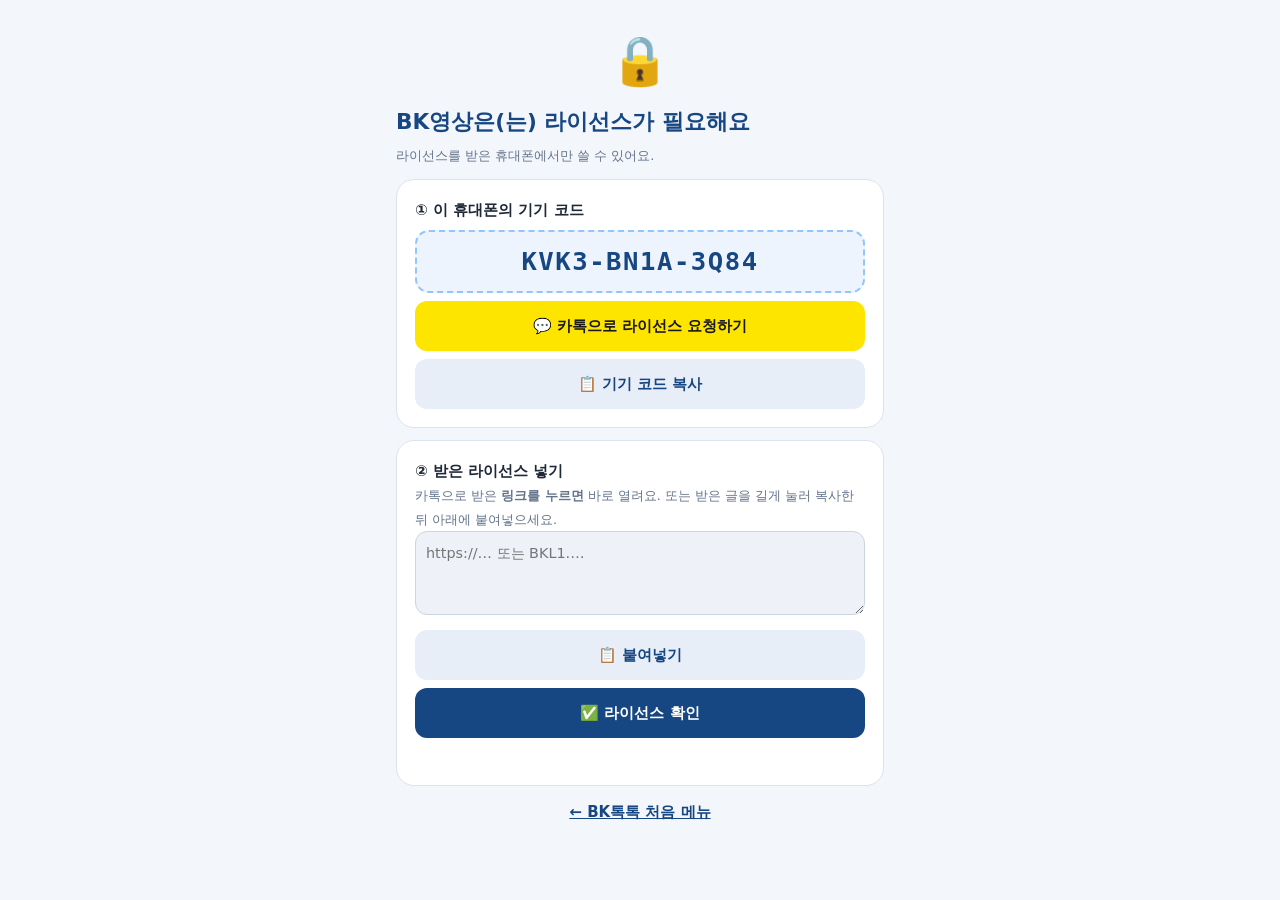
==== video/index.html @ 53dbdf14 "BK에딧 v8: 영상 클립 장면 보드 · Flow 다음 복사 · 한꺼번에 가져오기 · 스토리보드 나누기 Co-Authored-By: Claude Opus 5.5 <noreply@a" ====
<!doctype html>
<html lang="ko">
<head>
<meta charset="utf-8">
<meta name="viewport" content="width=device-width, initial-scale=1, viewport-fit=cover">
<title>BK에딧 · 영상 만들기</title>
<meta name="description" content="대본 · 내 목소리 · AI 영상 장면으로 정보 · 뉴스 · 유머 쇼츠를 휴대폰에서 만드는 영상 제작실">
<meta name="theme-color" content="#0f9488">
<link rel="manifest" href="../manifest.webmanifest">
<link rel="icon" href="../icon-192.png" type="image/png">
<link rel="apple-touch-icon" href="../apple-touch-icon.png">
<meta name="mobile-web-app-capable" content="yes">
<meta name="apple-mobile-web-app-capable" content="yes">
<meta name="apple-mobile-web-app-title" content="BK에딧">
<link rel="preconnect" href="https://fonts.googleapis.com">
<link rel="preconnect" href="https://fonts.gstatic.com" crossorigin>
<link rel="stylesheet" href="https://fonts.googleapis.com/css2?family=Gowun+Batang:wght@700&family=Noto+Sans+KR:wght@400;500;700&display=swap">
<link rel="stylesheet" href="style.css">
<style>.bke-tag{font-style:normal;font-size:.72rem;background:#ccfbf1;color:#0f766e;border-radius:999px;padding:2px 8px;font-weight:800;margin-left:6px;white-space:nowrap}.bke-go{display:block;width:100%;margin-top:10px;background:linear-gradient(135deg,#14b8a6,#0e7490)!important;color:#fff!important;border:0!important;font-weight:900;min-height:54px;border-radius:14px}body.bke-pre .stage,body.bke-pre .panels,body.bke-pre .tabbar{display:none!important}body:not(.bke-pre) .bke-start{display:none}
.bke-top{position:sticky;top:0;z-index:30;display:flex!important;align-items:center;gap:8px;background:#111318;color:#fff;padding:8px 10px!important;padding-top:calc(8px + env(safe-area-inset-top))!important;margin:0!important}
.bke-top .brand{flex:1;display:flex;align-items:center;gap:8px;min-width:0}.bke-top h1{color:#fff!important;font-size:1.2rem!important;margin:0;white-space:nowrap}.bke-top .bke-tag{background:#134e4a;color:#99f6e4}
.bke-back{min-width:48px;min-height:48px;display:flex;align-items:center;justify-content:center;font-size:1.4rem;font-weight:900;background:#1c2029;color:#fff;border-radius:14px;text-decoration:none}
.bke-menu{position:relative}.bke-menu summary{list-style:none;width:48px;height:48px;display:flex;align-items:center;justify-content:center;font-size:1.5rem;font-weight:900;background:#1c2029;border-radius:14px;cursor:pointer}.bke-menu summary::-webkit-details-marker{display:none}
.bke-menu>div{position:absolute;right:0;top:54px;background:#fff;border-radius:14px;box-shadow:0 10px 30px #0004;min-width:220px;padding:6px;z-index:40}.bke-menu>div a,.bke-menu>div button{display:block;width:100%;text-align:left;padding:12px;border:0;background:none;color:#111827;font-weight:800;font-size:1rem;text-decoration:none;border-radius:10px}
.bkqr-pill{display:none!important}
.bke-start{padding:12px 14px 30px;font-size:17px;max-width:620px;margin:0 auto}.bke-start h2{font-size:1.25rem;margin:16px 0 8px}.bke-start h2.sm{font-size:1.05rem}
.bke-steps{display:flex;gap:6px;flex-wrap:wrap;align-items:center;font-size:.85rem}.bke-steps b{padding:5px 10px;border-radius:999px;background:#e0f2fe;color:#0e7490}.bke-steps b.on{background:#0d9488;color:#fff}.bke-steps span{color:#94a3b8}
.bke-chips{display:flex;gap:8px;overflow-x:auto;padding-bottom:4px;scrollbar-width:none}.bke-chips::-webkit-scrollbar{display:none}
.bke-chips button{flex:none;min-height:50px;padding:6px 14px;border-radius:999px;border:1.5px solid #dbe3ef;background:#fff;font-weight:900;font-size:1rem;color:#174782;white-space:nowrap}.bke-chips button[aria-pressed=true]{background:#0d9488;color:#fff;border-color:#0d9488}
.bke-add{display:block;width:100%;margin:18px 0 6px;min-height:92px;border:0;border-radius:22px;background:linear-gradient(135deg,#14b8a6,#0e7490);color:#fff;font-weight:900;font-size:1.45rem;box-shadow:0 10px 24px #0d948844}.bke-add small{display:block;font-size:.88rem;font-weight:700;opacity:.92}
.bke-pend{display:flex;gap:6px;overflow-x:auto;padding:8px;margin:8px 0;background:#fff;border:2px solid #99f6e4;border-radius:16px}
.bke-pend .it{position:relative;flex:none;width:72px;height:72px;border-radius:10px;background:#0f172a center/cover no-repeat;color:#fff;font-size:.66rem;display:flex;align-items:flex-end;padding:3px;overflow:hidden;line-height:1.2}
.bke-pend .it.tx{background:#1e3a8a;align-items:center;text-align:center}.bke-pend .it.mu{background:#7c3aed;font-size:1.6rem;justify-content:center;align-items:center}
.bke-pend .it button{position:absolute;right:-2px;top:-2px;width:26px;height:26px;border-radius:50%;border:0;background:#dc2626;color:#fff;font-weight:900;padding:0}
.bke-pend .cnt{flex:none;align-self:center;font-weight:900;color:#0f766e;padding:0 8px;white-space:nowrap}
.bke-done{position:sticky;bottom:10px;display:block;width:100%;margin:14px 0 8px;min-height:64px;border:0;border-radius:18px;background:linear-gradient(135deg,#14b8a6,#0e7490);color:#fff;font-weight:900;font-size:1.15rem;box-shadow:0 8px 20px #0d948855}.bke-done small{display:block;font-size:.85rem;font-weight:700;opacity:.92}.bke-done:disabled{opacity:.45;box-shadow:none}
.bke-add small,.bke-done small{color:#ecfeff!important;opacity:1!important}
.bke-skip{display:block;width:100%;min-height:50px;border:0;border-radius:14px;background:#e8eef8;color:#174782;font-weight:800;font-size:.95rem}
/* 편집 화면: 미리보기 작게 · 글씨 · 버튼 크게 (BK에딧 편집하기처럼) */
body:not(.bke-pre){font-size:16.5px}
body:not(.bke-pre) .stage{background:#111318;padding:6px 10px 8px!important}
body:not(.bke-pre) .screen{height:clamp(170px,30dvh,440px)!important;width:auto!important;max-width:100%}
body:not(.bke-pre) .transport{background:#f3f6fb;border-radius:14px;padding:4px 8px}
.panel-head h2{font-size:1.5rem!important}.panel-head p,.hint{font-size:.95rem!important}
.seg{flex-wrap:wrap}.seg button{flex:1 0 auto;white-space:nowrap;min-height:46px;font-size:.98rem!important}
.chips button{min-height:46px;font-size:.98rem}
.group h3{font-size:1.15rem}
.tabbar button{min-height:62px;font-size:.9rem!important;font-weight:800}.tabbar svg{width:26px!important;height:26px!important}.tabbar button[aria-current=page]{color:#0f766e!important;background:#ccfbf1;border-radius:12px}
.bke-topic{display:block;width:100%;min-height:64px;border-radius:18px;border:2px dashed #14b8a6;background:#fff;color:#0f766e;font-weight:900;font-size:1.2rem}.bke-topic.on{border-style:solid;background:#ccfbf1}
.bke-topicline{display:flex;justify-content:space-between;align-items:center;gap:8px;background:#ccfbf1;border-radius:12px;padding:8px 12px;font-weight:900;color:#0f766e;margin-bottom:8px}
.bke-files{display:flex;gap:6px;overflow-x:auto;padding:4px 0}.bke-files img{flex:none;width:84px;height:84px;object-fit:cover;border-radius:10px;background:#0f172a}.bke-files .vd{flex:none;width:84px;height:84px;border-radius:10px;background:#0f172a;color:#fff;display:flex;align-items:center;justify-content:center;font-size:.8rem}
.bke-ai{background:linear-gradient(135deg,#14b8a6,#0e7490)!important;color:#fff!important;border:0!important;min-height:58px;font-size:1.05rem!important}
.tg{display:grid;grid-template-columns:1fr 1fr;gap:8px}.tg button{min-height:64px;border-radius:14px;border:1.5px solid #dbe3ef;background:#fff;font-weight:900;font-size:1rem;color:#174782}.tg button[aria-pressed=true]{background:#0d9488;color:#fff;border-color:#0d9488}
.tg3{display:grid;grid-template-columns:1fr;gap:8px}.tg3 button{min-height:58px;border-radius:14px;border:1.5px solid #dbe3ef;background:#fff;font-weight:900;font-size:1.05rem;color:#174782;text-align:left;padding:0 16px}.tg3 button[aria-pressed=true]{background:#0d9488;color:#fff;border-color:#0d9488}
.bke-dim{opacity:.45}.bke-more summary{cursor:pointer;list-style:none;padding:4px 0}.bke-more summary::-webkit-details-marker{display:none}
.bke-ref{margin:4px 0 14px;background:#f8fafc;border:1.5px dashed #94a3b8;border-radius:14px;padding:8px 12px}.bke-ref summary{font-weight:900;cursor:pointer;padding:6px 0;color:#334155}
.bke-reffiles{display:flex;gap:6px;overflow-x:auto;margin:6px 0}.bke-reffiles img{width:96px;height:96px;object-fit:cover;border-radius:10px}
.bkb-flow{display:block;width:100%;min-height:54px;border-radius:14px;border:0;background:#111827;color:#fff;font-weight:900;font-size:1.05rem}
.bkb-how{margin:8px 0;background:#f8fafc;border-radius:12px;padding:6px 12px}.bkb-how summary{font-weight:900;cursor:pointer}.bkb-how ol{margin:6px 0;padding-left:20px;line-height:1.7}
.bkb-next{position:sticky;top:6px;z-index:5;display:block;width:100%;min-height:70px;margin-top:8px;border:0;border-radius:18px;background:linear-gradient(135deg,#14b8a6,#0e7490);color:#fff;font-weight:900;font-size:1.2rem;box-shadow:0 8px 20px #0d948855}.bkb-next small{display:block;font-size:.9rem;font-weight:700;color:#ecfeff}.bkb-next:disabled{opacity:.5}
.bkb-2b{display:flex;gap:8px;justify-content:flex-end;margin-top:6px}
.bkb-sheet{margin-top:10px;background:#fef9c3;border-radius:12px;padding:8px 12px}.bkb-sheet p{margin:4px 0;font-size:.85rem;color:#475569;max-height:70px;overflow:auto}
.bkb-2{display:grid;grid-template-columns:1fr 1fr;gap:8px}.bkb-2 label{position:relative;overflow:hidden;cursor:pointer;display:flex;align-items:center;justify-content:center;min-height:46px;border-radius:12px;border:1.5px solid #dbe3ef;background:#fff;font-weight:800;color:#174782;font-size:.92rem}.bkb-2 input{position:absolute;inset:0;opacity:0}
.bkb-big{min-height:64px!important;background:#ccfbf1!important;color:#0f766e!important;border-color:#5eead4!important;font-size:1rem!important}
.bkb{display:grid;gap:10px;margin:10px 0}.bkb-c{background:#fff;border:1.5px solid #dbe3ef;border-radius:16px;padding:10px 12px}
.bkb-h{display:flex;align-items:center;gap:8px}.bkb-h b{font-size:1.1rem}.bkb-h span{color:#64748b;font-size:.85rem}.bkb-h em{margin-left:auto;font-style:normal;font-size:.8rem;font-weight:800;background:#dcfce7;color:#166534;border-radius:999px;padding:2px 8px}.bkb-h em.y{background:#fef3c7;color:#92400e}
.bkb-l{margin:6px 0 2px;font-weight:700}.bkb-d{margin:0 0 6px;color:#64748b;font-size:.88rem}
.bkb-row{display:grid;grid-template-columns:96px 1fr;gap:10px;align-items:start}
.bkb-th{position:relative;width:96px;height:150px;border-radius:12px;background:#0f172a;overflow:hidden;display:flex;align-items:center;justify-content:center;color:#94a3b8;font-size:.8rem}.bkb-th img{width:100%;height:100%;object-fit:cover}.bkb-th i{position:absolute;left:4px;top:4px;font-style:normal}
.bkb-bt{display:grid;gap:6px}.bkb-bt>button{min-height:44px;border-radius:12px;border:1.5px solid #dbe3ef;background:#f8fafc;font-weight:800;font-size:.9rem;color:#174782;text-align:left;padding:0 10px}.bkb-bt>button.ok{background:#dcfce7;border-color:#86efac;color:#166534}
body.bke-noclip:not(.bke-pre) .stage .screen{height:64px!important;aspect-ratio:auto!important;width:100%!important}body.bke-noclip:not(.bke-pre) .stage .transport{display:none}
body.bke-noclip:not(.bke-pre) .screen-empty p{font-size:.85rem}body.bke-noclip:not(.bke-pre) .screen-empty p br{display:none}
</style>
</head>
<body>
<script>document.body.classList.add('bke-pre')</script>
  <script>window.BK_PROG="studio";</script><script src="../license.js"></script>
<div class="app">
  <header class="top bke-top">
    <a class="bke-back" href="../" aria-label="BK에딧으로">←</a>
    <div class="brand"><h1>🎬 영상 만들기</h1><em class="bke-tag">1차 편집</em></div>
    <details class="bke-menu"><summary aria-label="메뉴">⋮</summary><div><a href="/bk-studio/guide.html" target="_blank" rel="noopener">📖 설명서</a><button type="button" id="bkeToStart">➕ 자료 넣기 화면으로</button></div></details>
    <button id="installBtn" class="ghost small" hidden>앱 설치</button>
  </header>

  <!-- 첫 화면: 미리보기 없이 · 어떤 영상 + ➕ 자료 넣기 + ✅ 선택 완료 -->
  <section class="bke-start" id="bkeStart">
    <div class="bke-steps"><b class="on">① 주제 · 자료</b><span>→</span><b>② AI 대본 · 장면</b><span>→</span><b>③ 영상 클립 · 소리</b></div>
    <h2>① 어떤 주제로 만들까요?</h2>
    <button type="button" class="bke-topic" id="bkeTopicBtn">➕ 주제 고르기</button>
    <h2>② 자료를 넣어 주세요</h2>
    <button type="button" class="bke-add" id="bkeAdd">➕ 자료 넣기<small>사진 · 영상 · 내 파일 · 내 보관함 · ✍️ 글</small></button>
    <div class="bke-pend" id="bkePend" hidden></div>
    <button type="button" class="bke-done" id="bkeDone" disabled>✅ 선택 완료 → 편집하기<small id="bkeInfo">➕ 자료 넣기로 사진 · 기사 · 글을 넣어 주세요</small></button>
    <button type="button" class="bke-skip" id="bkeSkip">▶ 자료 없이 바로 편집 화면으로 (이어서 하기)</button>
  </section>

  <section class="stage" aria-label="미리보기">
    <div class="screen">
      <canvas id="preview" width="540" height="960"></canvas>
      <div class="screen-empty" id="screenEmpty"><p>📝 대본 → 🎙 목소리 → 🎬 장면 순서로<br>따라 하면 여기서 바로<br>미리 볼 수 있어요</p></div>
      <div class="screen-busy" id="screenBusy" hidden><span class="spin"></span><span id="busyText">준비 중…</span></div>
    </div>
    <div class="transport">
      <button id="playBtn" class="round" aria-label="재생" disabled>
        <svg viewBox="0 0 24 24" class="i-play"><path d="M8 5v14l11-7z"/></svg>
        <svg viewBox="0 0 24 24" class="i-pause" hidden><path d="M7 5h4v14H7zM13 5h4v14h-4z"/></svg>
      </button>
      <input type="range" id="scrub" min="0" max="10" step="0.05" value="0" aria-label="재생 위치" disabled>
      <span id="timeLbl" class="tnum">0:00 / 0:00</span>
    </div>
  </section>

  <main class="panels">
    <!-- 📝 대본 -->
    <section class="panel" data-panel="script">
      <div class="panel-head"><h2>📝 대본 · 장면</h2><p>넣은 자료를 보고 AI에게 <b>장면별 대사 · 화면 · 영상 프롬프트</b>를 받아요.</p></div>
      <div class="group bke-src">
        <div class="bke-topicline"><span id="bkeTopicNow">주제</span><button type="button" class="ghost small" id="bkeTopicChange">바꾸기</button></div>
        <h3>📎 넣은 자료</h3>
        <div class="bke-files" id="bkeFiles"></div>
        <div class="field col"><label for="tkMemo">자료 메모 <small>(선택 · 기사 글 붙여넣기, 강조할 점)</small></label><textarea id="tkMemo" rows="4" class="tk-sm" placeholder="캡처 사진은 AI 앱에서 📎로 같이 첨부해요."></textarea></div>
        <h3 style="margin-top:14px">⏱ 몇 초짜리로 만들까요?</h3>
        <div class="field"><span class="lbl">분량</span><div class="seg" id="tkLen"><button type="button" data-v="15">15초</button><button type="button" data-v="30">30초</button><button type="button" data-v="45">45초</button><button type="button" data-v="60">60초</button></div></div>
        <p class="hint" id="tkLenInfo"></p>
        <div class="field"><span class="lbl">장면 길이</span><div class="seg" id="bkeSec"><button type="button" data-v="6">6초</button><button type="button" data-v="8">8초 (Flow)</button><button type="button" data-v="10">10초</button></div></div>
        <p class="hint" id="bkeSceneSum"></p>
        <div hidden><div id="tkTopics"></div><input type="text" id="tkCh"><input type="text" id="tkOpen"><input type="text" id="tkSrc"><input type="checkbox" id="tkEnd"></div>
      </div>
      <div class="group">
        <details class="bke-ref" id="bkeRef"><summary>🎞 참고 영상 (선택) — 「이런 느낌으로 만들고 싶어요」</summary>
          <div class="bke-reffiles" id="bkeRefFiles"></div>
          <div class="admin-2"><button type="button" class="ghost small" id="bkeRefAdd">🎞 참고 영상 넣기</button><button type="button" class="ghost small" id="bkeRefClear">🗑 빼기</button></div>
          <div class="field col"><label for="bkeRefLink">유튜브 · 인스타 링크 <small>(선택)</small></label><input type="text" id="bkeRefLink" placeholder="https://youtube.com/shorts/…"></div>
          <span class="lbl">어떤 점을 따라 할까요?</span>
          <div class="chips" id="bkeRefWhat"><button type="button" data-v="hook" aria-pressed="true">첫 3초 후킹</button><button type="button" data-v="tone" aria-pressed="true">말투</button><button type="button" data-v="pace" aria-pressed="false">장면 바뀌는 빠르기</button><button type="button" data-v="cap" aria-pressed="false">자막 모양</button><button type="button" data-v="flow" aria-pressed="true">구성 순서</button></div>
          <p class="hint">💡 참고 영상은 <b>Gemini</b>가 가장 잘 봐요. 다른 사람 영상은 <b>형식만 참고</b>하고 문장 · 장면은 새로 만들어요.</p>
        </details>
        <h3>🤖 AI에게 대본 · 장면 받기</h3>
        <button type="button" class="primary block-s bke-ai" id="bkeShareAI">🤖 AI에게 보내기 (요청서 + 넣은 사진)</button>
        <p class="hint">공유 화면에서 <b>Gemini</b> · <b>ChatGPT</b> 앱을 고르면 요청서와 사진이 한 번에 넘어가요.</p>
        <button type="button" class="ghost block-s" id="tkReqBtn">📋 요청서만 보기 · 복사</button>
        <div id="tkReqBox" hidden>
          <textarea id="tkReq" class="tk-sm" rows="7" readonly></textarea>
          <div class="admin-2"><button type="button" class="primary small" id="tkReqCopy">📋 요청서 복사</button><a class="button ghost small" href="https://gemini.google.com/app" target="_blank" rel="noopener">✨ Gemini 열기</a></div>
          <div class="admin-2"><a class="button ghost small" href="https://chatgpt.com/" target="_blank" rel="noopener">💬 ChatGPT 열기</a><a class="button ghost small" href="https://claude.ai/new" target="_blank" rel="noopener">🟠 Claude 열기</a></div>
          <ol class="howto"><li><b>📋 요청서 복사</b> → AI 앱 열기</li><li>AI 입력칸 <b>📎(＋)</b>로 <b>캡처 사진</b>을 첨부하고 요청서를 붙여넣어 보내요.</li><li>AI 답을 <b>전체 복사</b>해서 아래 칸에 붙여넣고 <b>✨ 정리하기</b>.</li></ol>
        </div>
        <div class="field col"><label for="tkAns">AI 답 붙여넣기 <small>(대본만 직접 써도 돼요 · 한 줄 = 한 문장)</small></label><textarea id="tkAns" class="tk-sm" rows="5"></textarea></div>
        <div class="admin-2"><button type="button" class="ghost small" id="tkPaste">📋 붙여넣기</button><button type="button" class="primary small" id="tkParse">✨ 정리하기</button></div>
      </div>

      <div class="group" id="tkScript">
        <h3>③ 대본 확인</h3>
        <div class="field col"><label for="tkTitle">제목</label><input type="text" id="tkTitle"></div>
        <div class="field col"><label for="tkDisp">화면 자막 <small>(한 줄 = 한 장면)</small></label><textarea id="tkDisp" rows="8"></textarea><p class="hint" id="tkDispInfo"></p></div>
        <div class="field col"><label for="tkRead">읽기용 대본 <small>(목소리용 · 숫자는 한글로 · 줄 수 똑같이)</small></label><textarea id="tkRead" rows="8"></textarea></div>
        <div class="admin-2"><button type="button" class="primary small" id="tkCopyRead">📋 읽기용 대본 복사</button><button type="button" class="ghost small" id="tkSame">↔ 화면 자막과 똑같이</button></div>
        <ul class="tk-check" id="tkCheck"></ul>
      </div>

      <button type="button" class="primary block next" data-go="scene">다음: 🎞 영상 클립 넣기 →</button>
    </section>

    <!-- 🎙 목소리 -->


    <!-- 🎬 장면 -->
    <section class="panel" data-panel="scene" hidden>
      <div class="panel-head"><h2>🎞 영상 클립</h2><p><b>Flow(위 화면)</b>에서 이미지 → 영상을 만들고, 내려받은 것을 <b>여기(아래 화면)</b>로 한꺼번에 가져와요.</p></div>
      <div class="group bkb-top">
        <button type="button" class="bkb-flow" id="bkbFlow">↗ Flow 열기 (크롬 새 창)</button>
        <details class="bkb-how"><summary>📱 화면 나누기 (Flow 위 · BK에딧 아래)</summary>
          <ol><li>위 버튼으로 Flow를 크롬에서 열어요.</li><li>휴대폰 <b>최근 앱 버튼(|||)</b> → <b>크롬</b> 아이콘을 꾹 → <b>「분할 화면으로 열기」</b> → Flow가 <b>위</b>로 가요.</li><li>아래 빈칸에서 <b>BK에딧</b>을 고르면 우리 앱이 <b>아래</b>로 와요.</li><li>반대로 열렸으면 가운데 막대 <b>⋯ → 「위치 바꾸기」</b>.</li></ol></details>
        <button type="button" class="bkb-next" id="bkbNext">📋 다음 복사</button>
        <div class="bkb-2b"><button type="button" class="ghost small" id="bkbPrev">◀ 한 칸 전</button><button type="button" class="ghost small" id="bkbReset">↺ 처음부터</button></div>
        <div id="bkbSheet" class="bkb-sheet" hidden><b>🧑‍🎨 기준 이미지 (맨 처음 한 번 · 모든 장면 참고 이미지)</b><p id="bkbSheetTx"></p><button type="button" class="ghost small" id="bkbSheetCp">📋 기준 이미지 프롬프트 복사</button></div>
        <h3 style="margin-top:12px">📥 내려받은 것 한꺼번에 가져오기 <small>(내려받은 순서대로 장면에 · 📥 보관함에도 담겨요)</small></h3>
        <div class="bkb-2"><label class="bkb-big">🖼 장면 사진 가져오기<input type="file" id="bkbImgs" accept="image/*" multiple></label><label class="bkb-big">🎞 장면 영상 가져오기<input type="file" id="bkbVids" accept="video/*" multiple></label></div>
      </div>
      <p class="hint" id="bkbEmpty">먼저 📝 대본·장면에서 AI 답을 붙여넣고 「✨ 정리하기」를 눌러 주세요. 장면 카드가 여기에 생겨요.</p>
      <div id="bkBoard" class="bkb"></div>
      <details class="group bke-more"><summary><h3 style="display:inline">🛠 더 보기 <small>(스토리보드 칸 나누기 · 클립보드에 담기 · 영상 AI · 화면 스타일 · 예전 방식)</small></h3></summary>
        <button type="button" class="ghost block-s" id="bkbGrid">🧩 스토리보드 한 장 → 칸 나누기</button>
        <button type="button" class="ghost block-s" id="bkbAll">📋 전부 차례로 키보드 클립보드에 담기</button>

      <div>
        <h3>🎞 영상 AI · 화면 스타일 · 예전 장면 카드</h3>
        <p class="hint">영상 AI는 한 번에 6~10초 클립만 만들어요. 대본을 <b>클립 여러 개의 시나리오</b>로 나눠 만들고, BK영상이 <b>순서대로 이어 붙여</b> 30~60초 한 편으로 만들어요. 영상 AI에는 <b>소리 없는 장면</b>만 만들게 하고, 자막 · 내 목소리는 BK영상이 맞춰요.</p>
        <div class="field col"><span class="lbl">쓸 영상 AI</span><div class="chips" id="tkVtool"></div></div>
        <div class="field col"><span class="lbl">화면 스타일 <small>(모든 장면 통일)</small></span><div class="chips" id="tkVlook"></div></div>
        <div class="field"><span class="lbl">장면 길이</span><div class="seg" id="tkVsec"><button type="button" data-v="0">한 문장</button><button type="button" data-v="6">6초</button><button type="button" data-v="8">8초</button><button type="button" data-v="10">10초</button></div></div>
        <p class="hint" id="tkVinfo"></p>
        <div class="field col"><label for="tkVchar">주인공 · 장소 설정 <small>(선택 · 모든 클립에 똑같이 · 비우면 AI가 정해요)</small></label><input type="text" id="tkVchar" placeholder="예: 30대 여성 직장인, 베이지 코트, 단발머리 / 작은 원룸"></div>
        <button type="button" class="primary block-s" id="tkVreqBtn">🎬 클립 시나리오 · 장면별 프롬프트 요청서 만들기</button>
        <div id="tkVreqBox" hidden>
          <textarea id="tkVreq" class="tk-sm" rows="6" readonly></textarea>
          <div class="admin-2"><button type="button" class="primary small" id="tkVreqCopy">📋 요청서 복사</button><a class="button ghost small" href="https://gemini.google.com/app" target="_blank" rel="noopener">✨ Gemini 열기</a></div>
        </div>
        <div class="field col"><label for="tkVans">AI 답 붙여넣기 <small>(■ 장면 1 / 프롬프트: …)</small></label><textarea id="tkVans" class="tk-sm" rows="4"></textarea></div>
        <div class="admin-2"><button type="button" class="ghost small" id="tkVpaste">📋 붙여넣기</button><button type="button" class="primary small" id="tkVparse">✨ 장면 정리</button></div>
        <div id="tkVsheetBox" class="tk-sheet" hidden><b>🧑‍🎨 설정 (모든 클립 공통)</b><p id="tkVsheet"></p><button type="button" class="ghost small" id="tkVsheetCopy">📋 설정 복사</button><span class="hint"> · Flow ‘재료(Ingredients)’ · Grok 참고 이미지를 만들 때 써요</span></div>
        <a class="button ghost small tk-vopen" id="tkVopen" target="_blank" rel="noopener" hidden>↗ 영상 AI 열기</a>
        <ol class="howto"><li>장면 카드의 <b>📋 프롬프트 복사</b> → 영상 AI에 붙여넣기 · <b>세로(9:16)</b> → 생성 · 다운로드 (8초 클립 × 여러 개)</li><li>장면이 자연스럽게 이어지게: 카드의 <b>📸 끝 장면 저장</b> → 다음 클립을 만들 때 영상 AI의 <b>‘이미지로 시작(시작 프레임)’</b>에 그 그림을 넣어요.</li><li>다 받았으면 <b>🎞 클립 여러 개 한꺼번에 넣기</b> (파일 이름 순서대로) 또는 카드마다 <b>🎬 넣기</b></li><li>클립을 이어 붙여 <b>목소리 길이(30~60초)</b>만큼 한 편이 돼요. 클립이 조금 짧으면 자동으로 살짝 느리게 늘려요. 영상 속 소리는 빠지고 내 목소리 · 자막이 나와요.</li></ol>
        <label class="drop"><input type="file" id="tkVbulk" accept="video/*" multiple><svg viewBox="0 0 24 24" aria-hidden="true"><path d="M4 6h11v12H4zM16 10l5-3v10l-5-3z"/></svg><span>🎞 클립 여러 개 한꺼번에 넣기<small>파일 이름 순서대로 빈 장면부터 채워요 (예: 1.mp4 · 2.mp4 …)</small></span></label>
        <div id="tkVcards" class="tk-vcards"></div>
        <details class="tk-yt"><summary>🗣 내 얼굴이 말하는 영상 (립싱크 아바타)</summary>
          <ol class="howto"><li><button type="button" class="ghost small" id="tkVsave">💾 내 목소리 파일 저장</button> (🎙 목소리 탭에서 넣은 목소리)</li>
            <li>HeyGen · Hedra · Kling 아바타 등에서 <b>내 정면 사진 + 그 음성 파일</b>을 올려 ‘말하는 영상’을 만들어요.</li>
            <li>받은 MP4를 아래에 넣으면 처음부터 끝까지 깔리고, 자막이 입 모양에 맞춰 나와요. (중간 장면은 위 카드에서 다른 영상으로 바꿀 수 있어요)</li></ol>
          <label class="drop"><input type="file" id="tkAvatar" accept="video/*"><span>🗣 아바타 영상 넣기<small>내 목소리로 만든 립싱크 MP4</small></span></label>
          <p class="hint">본인 사진 · 본인 목소리만 쓰세요. 실제 사람처럼 보이는 AI 영상은 올릴 때 ‘AI 생성’ 표시를 해 주세요.</p>
        </details>
      </div>

      <details class="group bke-more"><summary><h3 style="display:inline">📷 사진 · 영상으로 채우기 <small>(선택)</small></h3></summary>
        <div class="drop-row">
          <label class="drop"><input type="file" id="photoInput" accept="image/*" multiple><svg viewBox="0 0 24 24" aria-hidden="true"><path d="M4 5h16v14H4zM6 17l4-5 3 3.5 2-2.5 3 4z"/></svg><span>사진 · 캡처<small>여러 장 가능</small></span></label>
          <label class="drop"><input type="file" id="videoInput" accept="video/*" multiple><svg viewBox="0 0 24 24" aria-hidden="true"><path d="M4 6h11v12H4zM16 10l5-3v10l-5-3z"/></svg><span>영상<small>MP4 권장</small></span></label>
        </div>
        <button type="button" class="ghost block-s" id="tkBg">🖼 주제 배경 자동 만들기 (3장)</button>
        <p class="hint" id="photoEmpty">문장마다 차례대로 장면이 바뀌어요. 아래 🎬 AI 영상 장면에서 장면마다 정해 줄 수도 있어요.</p>
        <ol class="photo-grid" id="photoGrid"></ol>
        <p class="hint">⚠️ 언론사 기사 화면 · 사진을 그대로 쓰면 저작권 문제가 될 수 있어요. 캡처는 <b>대본 재료</b>로 쓰고, 화면은 내 사진 · 자동 배경 · AI 영상 · 공공누리 자료를 권해요.</p>
      </details>
      </details>
      <button type="button" class="primary block next" data-go="voice">다음: 🔊 소리 →</button>
    </section>

    <section class="panel" data-panel="voice" hidden>
      <div class="panel-head"><h2>🔊 소리</h2><p>영상 클립 소리를 그대로 쓸지, 내 목소리를 넣을지 골라요.</p></div>
      <div class="group" id="bkeSound">
        <h3>소리 고르기</h3>
        <div class="tg3"><button type="button" data-snd="flow">🎬 Flow 소리 그대로</button><button type="button" data-snd="mine">🎙 내 목소리로 더빙</button><button type="button" data-snd="mix">🔀 섞기</button></div>
        <p class="hint" id="bkeSoundTip"></p>
      </div>
      <div class="group">
        <h3>목소리 넣기</h3>
        <div class="seg wide" id="tkVmode"><button type="button" data-v="pc">💻 내 PC 목소리</button><button type="button" data-v="file">🎧 음성 파일</button><button type="button" data-v="rec">🎤 직접 녹음</button></div>
        <div id="tkV-pc" class="tk-v">
          <p class="hint">PC의 <b>BK보이스</b>가 학습한 <b>내 목소리</b>로 읽어 줘요. (설치는 <a href="/bk-studio/guide.html" target="_blank" rel="noopener">📖 설명서</a>)</p>
          <div class="field col"><label for="tkPc">PC 주소</label><input type="text" id="tkPc" inputmode="url" placeholder="예: 192.168.0.10:9870  또는  https://내PC.tail1234.ts.net"></div>
          <div class="admin-2"><div class="field col" style="padding:0"><label for="tkPin">PIN 번호</label><input type="text" id="tkPin" inputmode="numeric" placeholder="4자리"></div>
            <div class="field col" style="padding:0"><label for="tkSpeed">말 빠르기</label><select id="tkSpeed"><option value="0.9">조금 느리게</option><option value="1" selected>보통</option><option value="1.1">조금 빠르게</option><option value="1.2">빠르게</option></select></div></div>
          <p class="hint" id="tkPcHint"></p>
          <div class="admin-2"><button type="button" class="primary small" id="tkPcGo">🔊 PC로 내 목소리 만들기</button><button type="button" class="ghost small" id="tkPcTest">🔗 연결 확인</button></div>
          <p class="hint" id="tkPcMsg"></p>
        </div>
        <div id="tkV-file" class="tk-v" hidden>
          <label class="drop"><input type="file" id="tkFile" accept="audio/*,.wav,.mp3,.m4a"><svg viewBox="0 0 24 24" aria-hidden="true"><path d="M12 3v10.55A4 4 0 1014 17V7h4V3z"/></svg><span>음성 파일 불러오기<small>BK보이스 · 타입캐스트 · 일레븐랩스 · 녹음 앱 (WAV · MP3 · M4A)</small></span></label>
          <p class="hint">BK보이스 파일은 문장 시간이 들어 있어 자막이 딱 맞아요. 다른 파일은 <b>말이 쉬는 곳</b>을 찾아 대본 줄 수만큼 자동으로 나눠요.</p>
        </div>
        <div id="tkV-rec" class="tk-v" hidden>
          <div class="tk-prompter" id="tkPrompt"></div>
          <div class="tk-recrow"><button type="button" class="ghost" id="tkRecPrev">◀</button><button type="button" class="primary" id="tkRecBtn">⏺ 녹음</button><button type="button" class="ghost" id="tkRecPlay">▶ 듣기</button><button type="button" class="ghost" id="tkRecNext">▶▶</button></div>
          <p class="hint" id="tkRecInfo"></p>
          <button type="button" class="primary block-s" id="tkRecJoin" disabled>✅ 녹음 합쳐서 영상에 넣기</button>
          <p class="hint">한 문장씩 녹음해요. 틀리면 그 문장만 <b>다시 녹음</b>하면 돼요.</p>
        </div>
        <div class="tk-narr" id="tkNarr" hidden>
          <p id="tkNarrInfo"></p>
          <audio id="tkAudio" controls></audio>
          <div class="field toggle"><label for="tkNarrOn">영상에 목소리 · 자막 넣기</label><input type="checkbox" id="tkNarrOn" role="switch"></div>
          <div class="field"><label for="tkGain">목소리 크기</label><input type="range" id="tkGain" min="0.5" max="2" step="0.1"><span></span></div>
          <details><summary class="hint">문장별 시간 보기</summary><ol class="tk-segs" id="tkNarrSegs"></ol></details>
          <div class="admin-2"><button type="button" class="ghost small" id="tkNarrSave">💾 목소리 파일 저장</button><button type="button" class="ghost small" id="tkNarrDel">🗑 목소리 빼기</button></div>
          <p class="hint">목소리가 들어가면 <b>📝 대본의 화면 자막</b>이 목소리에 맞춰 나와요.</p>
        </div>
      </div>

      <details class="group bke-more"><summary><h3 style="display:inline">⚙️ 더 보기 — 🧬 내 목소리 등록 <small>(PC 학습용 · 처음 한 번)</small></h3></summary>
        <p class="hint">조용한 방에서 휴대폰을 입에서 한 뼘(20~30cm) 떨어뜨리고, 영상에서 쓸 말투 그대로 또박또박 읽어요. <b>본인 목소리만</b> 등록하세요.</p>
        <p class="tk-sub">❶ 기준 음성 (5~8초)</p>
        <p class="tk-ref" id="tkRefText"></p>
        <div class="admin-2"><button type="button" class="primary small" id="tkRefRec">⏺ 기준 음성 녹음</button><button type="button" class="ghost small" id="tkRefCopy">📋 문장 복사</button></div>
        <p class="hint" id="tkRefMsg">위 문장 한 번만 읽고 ⏹. ‘BK보이스_기준음성.wav’로 저장돼요.</p>
        <button type="button" class="ghost block-s" id="tkRefSend" hidden>💻 PC(BK보이스)로 바로 보내기</button>
        <p class="tk-sub">❷ 학습용 녹음 (1~3분)</p>
        <details><summary class="hint">읽을 문장 보기 (20문장 · 2번 읽으면 더 좋아요)</summary><ol class="tk-train" id="tkTrainList"></ol></details>
        <button type="button" class="primary block-s" id="tkTrainRec">⏺ 학습용 녹음 시작</button>
        <p class="hint" id="tkTrainMsg">문장 사이는 1초쯤 쉬어 주세요. 끝나면 ⏹ → ‘BK보이스_학습용_날짜.wav’로 저장돼요.</p>
        <button type="button" class="ghost block-s" id="tkTrainSend" hidden>💻 PC(BK보이스)로 바로 보내기</button>
        <p class="hint">PC로 옮기기: 카톡 ‘나와의 채팅’ · 구글 드라이브 · USB, 또는 PC의 BK보이스 화면 ⚙ 설정에서 올리기.</p>
      </details>
      <button type="button" class="primary block next" data-go="style">다음: 🎨 꾸미기 →</button>
    </section>

    <!-- 🎨 꾸미기 -->
    <section class="panel" data-panel="style" hidden>
      <div class="panel-head"><h2>🎨 꾸미기</h2><p>자막 모양과 배경음악만 고르면 돼요.</p></div>
      <div class="group">
        <h3>자막 스타일</h3>
        <div class="chips" id="presets" data-k="preset"></div>
        <div class="field"><label for="size">글자 크기</label><input type="range" id="size" data-k="size" min="48" max="96" step="2"><output data-o="size"></output></div>
        <div class="field"><span class="lbl">자막 위치</span><div class="seg" data-k="yPos"><button type="button" data-v="24">⬆ 위</button><button type="button" data-v="50">가운데</button><button type="button" data-v="74">⬇ 아래</button></div></div>
        <div class="field toggle"><label for="showCh">위에 채널 이름 띠</label><input type="checkbox" id="showCh" data-k="showCh" role="switch"></div>
        <div class="field toggle"><label for="showSrc">아래에 출처</label><input type="checkbox" id="showSrc" data-k="showSrc" role="switch"></div>
        <p class="hint">채널 이름 · 출처 글자는 📝 대본 ①에서 바꿔요.</p>
      </div>
      <div class="group">
        <h3>화면 움직임</h3>
        <div class="field"><span class="lbl">장면 전환</span><div class="seg" data-k="trans"><button type="button" data-v="soft">부드럽게</button><button type="button" data-v="fast">빠르게</button><button type="button" data-v="fun">다양하게</button><button type="button" data-v="none">없음</button></div></div>
        <div class="field"><span class="lbl">사진 움직임</span><div class="seg" data-k="motion"><button type="button" data-v="random">천천히 줌</button><button type="button" data-v="none">없음</button></div></div>
      </div>
      <div class="group">
        <h3>🎵 배경음악 <small>(목소리 뒤에 작게 · 저작권 걱정 없는 기본 음악)</small></h3>
        <p class="hint" id="musicNow" hidden><span id="musicName"></span> <button type="button" class="ghost small" id="musicRemove">빼기</button></p>
        <div id="builtinList" class="builtin"></div>
        <label class="drop"><input type="file" id="musicInput" accept="audio/*,.mp3,.m4a,.wav"><svg viewBox="0 0 24 24" aria-hidden="true"><path d="M12 3v10.55A4 4 0 1014 17V7h4V3z"/></svg><span>내 음악 파일<small>MP3 · M4A · WAV</small></span></label>
        <div class="field"><label for="talkBgm">배경음악 크기</label><input type="range" id="talkBgm" data-k="talkBgm" min="0" max="0.6" step="0.05"><output data-o="talkBgm"></output></div>
      </div>
      <button type="button" class="primary block next" data-go="make">다음: 📤 영상 만들기 →</button>
    </section>

    <!-- 📤 만들기 -->
    <section class="panel" data-panel="make" hidden>
      <div class="panel-head"><h2>📤 영상 만들기</h2></div>
      <div class="warn" id="supportWarn" hidden></div>
      <p class="hint make-warn" id="makeWarn"></p>
      <dl class="stats big"><div><dt>영상 길이</dt><dd id="sumLen" class="tnum">–</dd></div><div><dt>장면</dt><dd id="sumScenes" class="tnum">–</dd></div><div><dt>자막</dt><dd id="sumSubs" class="tnum">–</dd></div></dl>
      <div class="group">
        <div class="field"><span class="lbl">해상도</span><div class="seg" data-k="res"><button type="button" data-v="1080">1080p</button><button type="button" data-v="720">720p (빠름)</button></div></div>
        <div class="field toggle"><label for="hq">고화질 (파일이 커져요)</label><input type="checkbox" id="hq" data-k="hq" role="switch"></div>
      </div>
      <button class="primary block" id="exportBtn" type="button">🎬 영상 만들기</button>
      <div class="progress" id="progress" hidden>
        <div class="bar"><i id="progBar"></i></div>
        <div class="prog-row"><span id="progText" class="tnum">준비 중…</span><button class="ghost small" id="cancelBtn" type="button">취소</button></div>
        <p class="hint">만드는 동안 화면을 켜 두고, 다른 앱으로 넘어가지 마세요.</p>
      </div>
      <div class="result" id="result" hidden>
        <video id="resultVideo" controls playsinline></video>
        <div class="result-actions">
          <a class="button primary" id="downloadLink" download>⬇ 영상(MP4) 저장</a>
          <button class="ghost" id="shareBtn" type="button">📤 유튜브 · 인스타 · 틱톡으로 보내기</button>
          <button class="primary bke-go" id="toEditBtn" type="button">✂️ BK에딧에서 최종 편집하러 가기</button>
        </div>
        <p class="hint tnum" id="resultInfo"></p>
      </div>
      <div class="group">
        <h3>📺 올릴 때 쓸 글</h3>
        <details class="tk-yt"><summary>📺 유튜브 · 릴스에 올릴 글 (제목 · 설명 · 해시태그)</summary>
          <div class="field col"><label for="tkThumb">썸네일 문구</label><input type="text" id="tkThumb"></div>
          <div class="field col"><label for="tkDesc">설명</label><textarea id="tkDesc" class="tk-sm" rows="3"></textarea></div>
          <div class="field col"><label for="tkTags">해시태그</label><input type="text" id="tkTags"></div>
          <div class="admin-2"><button type="button" class="ghost small" id="tkCopyTitle">📋 제목 복사</button><button type="button" class="ghost small" id="tkCopyDesc">📋 설명+태그+출처</button></div>
          <div class="admin-2"><button type="button" class="ghost small" id="tkCopyTags">📋 해시태그만</button><span></span></div>
        </details>
      </div>
      <p class="hint">사실처럼 보이는 AI 영상 · AI 음성을 올릴 땐 플랫폼의 ‘AI 생성(합성) 콘텐츠’ 표시를 켜 주세요.</p>
    </section>

    <!-- 🛠 관리자 메뉴 (만든 사람용) -->

    <footer class="foot-brand"><button type="button" id="bkFoot" aria-label="BK Agent">BK Agent · 비케이</button></footer>




  </main>

  <nav class="tabbar" aria-label="단계">
    <button data-tab="script" aria-current="page"><svg viewBox="0 0 24 24"><path d="M6 3h9l4 4v14H6zM14 3v5h5M9 12h7M9 16h7"/></svg><span>대본·장면</span></button>
    <button data-tab="scene"><svg viewBox="0 0 24 24"><path d="M4 6h11v12H4zM16 10l5-3v10l-5-3z"/></svg><span>영상 클립</span></button>
    <button data-tab="voice"><svg viewBox="0 0 24 24"><path d="M12 14a3 3 0 003-3V5a3 3 0 10-6 0v6a3 3 0 003 3zm5-3a5 5 0 01-10 0H5a7 7 0 006 6.92V21h2v-3.08A7 7 0 0019 11z"/></svg><span>소리</span></button>
    <button data-tab="style"><svg viewBox="0 0 24 24"><path d="M12 2l1.6 6.4L20 10l-6.4 1.6L12 18l-1.6-6.4L4 10l6.4-1.6z"/></svg><span>꾸미기</span></button>
    <button data-tab="make"><svg viewBox="0 0 24 24"><path d="M4 4h16v16H4zM10 8v8l6-4z"/></svg><span>만들기</span></button>
  </nav>
  <div class="toast" id="toast" role="status" aria-live="polite"></div>
</div>
<script src="../mp4mux.js"></script>
<script src="engine.js"></script>
<script src="music.js"></script>
<script src="studio.js"></script>
<script src="talk.js"></script>
<script src="pair.js"></script>
<script src="../shorts/lib.js"></script>
<script src="../bkkit.js"></script>
<script src="../handoff.js"></script>
<script src="bke.js"></script>
<script src="board.js"></script>
<script>document.getElementById('toEditBtn').addEventListener('click',function(){var v=document.getElementById('resultVideo');if(!v||!v.src){alert('먼저 「영상 만들기」로 영상을 만들어 주세요');return}fetch(v.src).then(function(r){return r.blob()}).then(function(b){return BKHAND.send(b,{key:'video',name:'영상 만들기 '+new Date().toLocaleDateString('ko-KR',{month:'numeric',day:'numeric'}),from:'🎬 영상 만들기'})}).catch(function(e){alert('넘기지 못했어요: '+(e&&e.message||e))})});</script>
<script src="qr.js" defer></script>
</body>
</html>
---- video/style.css ----
/* BK스튜디오 — 남색 · 빨강 뉴스 스튜디오 테마 (BK쇼츠 스타일 바탕) (미리보기 화면 안쪽만 검은색)
   레이아웃: 휴대폰 = 위 미리보기(고정) + 아래 패널 + 하단 탭바 / 넓은 화면 = 왼쪽 미리보기, 오른쪽 패널 */
:root {
  --bg: #f3f5fb;
  --surface: #ffffff;
  --raised: #eef1f8;
  --line: #dbe2f0;
  --text: #1e2433;
  --muted: #5f6b80;
  --rose: #1e3a8a;
  --rose-ink: #ffffff;
  --accent2: #e45c8a;
  --gold: #b91c1c;
  --danger: #e5484d;
  --display: "Gowun Batang", "Noto Serif KR", "AppleMyungjo", serif;
  --body: "Noto Sans KR", "Apple SD Gothic Neo", "Malgun Gothic", system-ui, sans-serif;
  --r: 14px;
  --tabbar-h: 64px;
  color-scheme: light;
}
* { box-sizing: border-box; }
html, body { margin: 0; background: var(--bg); color: var(--text); }
body {
  font: 15px/1.55 var(--body);
  -webkit-text-size-adjust: 100%;
  -webkit-tap-highlight-color: transparent;
  word-break: keep-all; overflow-wrap: anywhere;
}
[hidden] { display: none !important; }
button, input, select, textarea { font: inherit; color: inherit; }
.tnum { font-variant-numeric: tabular-nums; }
small { color: var(--muted); font-size: 0.85em; }

.app {
  min-height: 100dvh;
  padding-top: env(safe-area-inset-top, 0px);
  padding-bottom: calc(var(--tabbar-h) + env(safe-area-inset-bottom, 0px) + 24px);
}
body::before {
  content: ""; position: fixed; inset: 0 0 auto; height: env(safe-area-inset-top, 0px);
  background: var(--bg); z-index: 30;
}

/* ── 상단 ── */
.top {
  display: flex; align-items: center; justify-content: space-between; gap: 12px;
  padding-block: 10px 6px;
  padding-left: max(16px, env(safe-area-inset-left, 0px));
  padding-right: max(16px, env(safe-area-inset-right, 0px));
}
.top-act { display: flex; gap: 6px; align-items: center; flex: none; }
.bk-home { text-decoration: none; white-space: nowrap; padding: 6px 12px; font-size: 0.84rem; border-radius: 10px; display: inline-block; }
.brand { display: flex; align-items: center; gap: 8px; min-width: 0; }
.brand-mark { width: 20px; height: 20px; fill: var(--gold); flex: none; }
.brand h1 { font: 700 1.15rem/1.2 var(--display); margin: 0; letter-spacing: 0.02em; white-space: nowrap; overflow: hidden; text-overflow: ellipsis; }

/* ── 미리보기 ── */
.stage {
  position: sticky; top: env(safe-area-inset-top, 0px); z-index: 20;
  background: var(--bg);
  box-shadow: 0 10px 14px -12px rgba(30, 50, 110, 0.35);
  padding-block: 4px 10px;
  padding-left: max(16px, env(safe-area-inset-left, 0px));
  padding-right: max(16px, env(safe-area-inset-right, 0px));
  display: grid; justify-items: center; gap: 8px;
}
.screen {
  position: relative;
  height: clamp(220px, 38dvh, 520px);
  aspect-ratio: 9 / 16;
  max-width: 100%;
  border-radius: 18px;
  overflow: hidden;
  background: #000;
  box-shadow: 0 0 0 1px var(--line), 0 18px 40px -18px rgba(30, 58, 138, 0.45);
}
.screen canvas { display: block; width: 100%; height: 100%; }
.screen-empty, .screen-busy {
  position: absolute; inset: 0; display: grid; place-content: center; justify-items: center; gap: 12px;
  text-align: center; padding: 16px; font-size: 0.9rem; color: var(--muted);
  background: radial-gradient(120% 80% at 50% 0%, #ffffff 0%, #dfe6f7 75%);
}
.screen-empty p { margin: 0; }
.screen-busy { background: rgba(255, 255, 255, 0.86); color: var(--text); gap: 10px; }
.screen-empty button { white-space: nowrap; max-width: 100%; }
.spin { width: 22px; height: 22px; border-radius: 50%; border: 2px solid var(--line); border-top-color: var(--rose); animation: spin 0.9s linear infinite; }
@keyframes spin { to { transform: rotate(360deg); } }

.transport { display: flex; align-items: center; gap: 10px; width: min(100%, 420px); }
.transport input[type=range] { flex: 1; min-width: 0; }
#timeLbl { font-size: 0.8rem; color: var(--muted); white-space: nowrap; }
.round {
  width: 40px; height: 40px; border-radius: 50%; border: 0; flex: none;
  background: var(--rose); color: var(--rose-ink); display: grid; place-items: center; cursor: pointer;
}
.round svg { width: 20px; height: 20px; fill: currentColor; }
.round:disabled { opacity: 0.35; cursor: default; }

/* ── 패널 ── */
.panels {
  padding-left: max(16px, env(safe-area-inset-left, 0px));
  padding-right: max(16px, env(safe-area-inset-right, 0px));
  max-width: 640px; margin: 0 auto;
}
.panel { display: grid; gap: 14px; padding-block: 6px 12px; }
.panel-head h2 { font: 700 1.35rem/1.25 var(--display); margin: 0 0 2px; text-wrap: balance; }
.panel-head p, .hint { margin: 0; color: var(--muted); font-size: 0.85rem; }
.group { display: grid; gap: 2px; background: var(--surface); border-radius: var(--r); padding: 6px 14px 10px; border: 1px solid var(--line); box-shadow: 0 2px 8px -6px rgba(30, 50, 110, 0.25); }
.group h3 { margin: 6px 0 4px; font-size: 0.92rem; font-weight: 700; letter-spacing: 0.02em; color: var(--gold); }
.group h3 small { font-weight: 500; }

.field {
  display: grid; grid-template-columns: 7.2em minmax(0, 1fr) auto; align-items: center; gap: 10px;
  min-height: 46px; padding-block: 4px; border-top: 1px solid var(--line);
}
.group > h3 + .field, .group > .field:first-child { border-top: 0; }
.field > label, .field > .lbl { font-size: 0.9rem; color: var(--text); }
.field.col { grid-template-columns: minmax(0, 1fr); gap: 6px; padding-block: 10px; }
.field.toggle { grid-template-columns: minmax(0, 1fr) auto; }
.field output { font-size: 0.82rem; color: var(--muted); min-width: 3.6em; text-align: right; font-variant-numeric: tabular-nums; }
.field > select, .field > input[type=color] { grid-column: 2 / 4; }
.field > .seg { grid-column: 2 / 4; }
.field.col > * { grid-column: auto; }

select, input[type=text], textarea {
  width: 100%; min-width: 0; background: var(--raised); border: 1px solid var(--line); border-radius: 10px;
  padding: 9px 12px; outline: none;
}
select { appearance: none; padding-right: 32px;
  background-image: linear-gradient(45deg, transparent 50%, var(--muted) 50%), linear-gradient(135deg, var(--muted) 50%, transparent 50%);
  background-position: calc(100% - 17px) 55%, calc(100% - 12px) 55%; background-size: 5px 5px; background-repeat: no-repeat; }
textarea { resize: vertical; line-height: 1.6; min-height: 180px; }
select:focus-visible, input:focus-visible, textarea:focus-visible, button:focus-visible, .drop:focus-within {
  outline: 2px solid var(--rose); outline-offset: 2px;
}
input[type=color] { width: 100%; height: 38px; padding: 3px; border: 1px solid var(--line); border-radius: 10px; background: var(--raised); }
input[type=range] { -webkit-appearance: none; appearance: none; height: 28px; background: transparent; width: 100%; min-width: 0; }
input[type=range]::-webkit-slider-runnable-track { height: 4px; border-radius: 2px; background: var(--line); }
input[type=range]::-moz-range-track { height: 4px; border-radius: 2px; background: var(--line); }
input[type=range]::-webkit-slider-thumb { -webkit-appearance: none; width: 20px; height: 20px; margin-top: -8px; border-radius: 50%; background: var(--rose); border: 3px solid var(--bg); }
input[type=range]::-moz-range-thumb { width: 16px; height: 16px; border-radius: 50%; background: var(--rose); border: 3px solid var(--bg); }
input[type=checkbox][role=switch] {
  -webkit-appearance: none; appearance: none; width: 46px; height: 28px; border-radius: 14px; margin: 0;
  background: #cfc4e6; position: relative; cursor: pointer; transition: background 0.2s;
}
input[type=checkbox][role=switch]::after {
  content: ""; position: absolute; top: 3px; left: 3px; width: 22px; height: 22px; border-radius: 50%;
  background: #fff; box-shadow: 0 1px 3px rgba(0, 0, 0, 0.25); transition: transform 0.2s;
}
input[type=checkbox][role=switch]:checked { background: var(--rose); }
input[type=checkbox][role=switch]:checked::after { transform: translateX(18px); background: var(--rose-ink); }

.seg { display: flex; gap: 4px; background: var(--raised); border-radius: 10px; padding: 3px; min-width: 0; }
.seg button {
  flex: 1; min-width: 0; border: 0; background: transparent; padding: 7px 6px; border-radius: 8px; font-size: 0.86rem;
  color: var(--muted); cursor: pointer; white-space: nowrap; overflow: hidden; text-overflow: ellipsis;
}
.seg button[aria-pressed=true] { background: var(--rose); color: var(--rose-ink); font-weight: 700; }
.seg.wide button { padding: 9px 6px; }

.chips { display: flex; flex-wrap: wrap; gap: 6px; }
.chips button {
  border: 1px solid var(--line); background: transparent; border-radius: 999px; padding: 6px 12px; font-size: 0.86rem; cursor: pointer; color: var(--muted);
}
.chips button[aria-pressed=true] { border-color: var(--rose); color: #1e3a8a; background: rgba(30, 58, 138, 0.13); font-weight: 700; }

.drop {
  position: relative; display: flex; align-items: center; justify-content: center; gap: 8px;
  min-height: 64px; border: 1.5px dashed #c7b6ef; border-radius: var(--r); background: var(--surface);
  cursor: pointer; text-align: center; padding: 10px 14px; font-weight: 500;
}
.drop.slim { min-height: 48px; font-size: 0.88rem; font-weight: 400; color: var(--muted); }
.drop input { position: absolute; inset: 0; opacity: 0; cursor: pointer; width: 100%; }
.drop svg { width: 22px; height: 22px; fill: var(--rose); flex: none; }

.photo-grid { list-style: none; margin: 0; padding: 0; display: grid; grid-template-columns: repeat(auto-fill, minmax(88px, 1fr)); gap: 8px; }
.photo-grid li { position: relative; aspect-ratio: 9 / 16; border-radius: 10px; overflow: hidden; background: var(--raised); }
.photo-grid img { width: 100%; height: 100%; object-fit: cover; display: block; }
.photo-grid .num { position: absolute; top: 5px; left: 5px; min-width: 22px; height: 22px; border-radius: 11px; background: rgba(0, 0, 0, 0.6); color: #fff; font-size: 0.75rem; display: grid; place-items: center; padding: 0 6px; }
.photo-grid .vbadge { position: absolute; top: 5px; right: 5px; height: 20px; border-radius: 10px; background: rgba(30, 58, 138, 0.9); color: #fff; font-size: 0.68rem; display: grid; place-items: center; padding: 0 6px; white-space: nowrap; }
.photo-grid .acts { position: absolute; inset: auto 0 0 0; display: flex; justify-content: space-between; padding: 4px; background: linear-gradient(transparent, rgba(0, 0, 0, 0.7)); }
.photo-grid .acts button { width: 28px; height: 28px; border-radius: 50%; border: 0; background: rgba(255, 255, 255, 0.16); color: #fff; font-size: 0.9rem; cursor: pointer; display: grid; place-items: center; }
.photo-grid .acts button svg { width: 16px; height: 16px; fill: currentColor; }

.music-card { background: var(--surface); border: 2px solid var(--rose); border-radius: var(--r); padding: 12px 14px; display: grid; gap: 8px; }
.mc-row .now { flex: none; font-size: 0.75rem; color: #fff; background: var(--rose); border-radius: 999px; padding: 2px 8px; }
.mc-row strong { flex: 1; }
.mc-row { display: flex; align-items: center; justify-content: space-between; gap: 10px; }
.mc-row strong { min-width: 0; overflow: hidden; text-overflow: ellipsis; white-space: nowrap; }
.stats { display: grid; grid-template-columns: repeat(auto-fit, minmax(90px, 1fr)); gap: 8px; margin: 0; }
.stats div { background: var(--raised); border-radius: 10px; padding: 8px 10px; }
.stats dt { font-size: 0.75rem; color: var(--muted); }
.stats dd { margin: 0; font-weight: 700; }
.stats.big dd { font: 700 1.2rem/1.3 var(--display); }

.per-list { list-style: none; margin: 0; padding: 0; display: grid; gap: 10px; }
.per-list li { display: grid; grid-template-columns: 64px minmax(0, 1fr); gap: 10px; align-items: start; }
.per-list img { width: 64px; aspect-ratio: 9 / 16; object-fit: cover; border-radius: 8px; }
.per-list textarea { min-height: 100px; }

.sticker-row { display: flex; flex-wrap: wrap; gap: 8px; margin-top: 8px; }
.sticker-row span { position: relative; width: 52px; height: 52px; border-radius: 10px; background: var(--raised); display: grid; place-items: center; }
.sticker-row img { max-width: 44px; max-height: 44px; }
.sticker-row button { position: absolute; top: -6px; right: -6px; width: 22px; height: 22px; border-radius: 50%; border: 0; background: var(--danger); color: #fff; font-size: 0.75rem; cursor: pointer; }

button.primary, button.ghost, a.button {
  border-radius: 12px; padding: 11px 18px; font-weight: 700; cursor: pointer; text-decoration: none; text-align: center;
  display: inline-flex; align-items: center; justify-content: center; gap: 6px;
}
button.primary, a.button.primary { background: var(--rose); color: var(--rose-ink); border: 0; }
button.ghost, a.button.ghost { background: var(--surface); color: var(--text); border: 1px solid #c9d3ea; }
button.small { padding: 6px 12px; font-size: 0.84rem; border-radius: 10px; }
button.block { width: 100%; padding: 15px; font-size: 1.05rem; }
button:disabled { opacity: 0.45; cursor: default; }

.progress { display: grid; gap: 8px; }
.bar { height: 8px; border-radius: 4px; background: var(--raised); overflow: hidden; }
.bar i { display: block; height: 100%; width: 0; background: linear-gradient(90deg, var(--rose), var(--gold)); transition: width 0.25s; }
.prog-row { display: flex; align-items: center; justify-content: space-between; gap: 10px; font-size: 0.88rem; }

.result { display: grid; gap: 10px; justify-items: center; }
.result video { width: min(100%, 300px); aspect-ratio: 9 / 16; border-radius: 14px; background: #000; }
.result-actions { display: flex; flex-wrap: wrap; gap: 8px; justify-content: center; width: 100%; }
.result-actions > * { flex: 1 1 180px; }

.warn { background: #fff1f1; border: 1px solid #f5b5b5; color: #8a1f1f; border-radius: 12px; padding: 10px 12px; font-size: 0.88rem; }
.foot { color: var(--muted); font-size: 0.8rem; text-align: center; margin: 4px 0 0; }

/* ── 새 기능: 동영상 · 기본 음악 · 픽사베이 · 글귀 자동 · 내 명함 ── */
.drop-row { display: grid; grid-template-columns: 1fr 1fr; gap: 8px; }
.drop-row .drop { flex-direction: column; gap: 2px; min-height: 76px; }
.drop-row .drop span { display: grid; line-height: 1.3; }
.drop-row .drop small { font-weight: 400; }
.builtin { display: grid; gap: 4px; padding-bottom: 6px; }
.builtin .mlbl { margin: 8px 0 2px; font-size: 0.8rem; color: var(--muted); font-weight: 700; }
.mchips button { padding: 8px 12px; color: var(--text); background: var(--raised); border-color: transparent; }
.pixa { display: flex; flex-wrap: wrap; gap: 6px; padding-top: 4px; }
.pchip { border: 1px solid #c9d3ea; border-radius: 999px; padding: 6px 12px; font-size: 0.86rem; color: #1e3a8a; text-decoration: none; background: #faf8ff; }
.pixa-row { display: flex; gap: 6px; margin-top: 8px; }
.pixa-row input { flex: 1; }
.howto { margin: 10px 0 4px; padding-left: 1.3em; font-size: 0.86rem; display: grid; gap: 2px; }
.btn-row { display: flex; flex-wrap: wrap; gap: 6px; margin-top: 8px; }
.btn-row > button { flex: 1 1 140px; }
.group.cap { margin-bottom: 10px; }
.group.cap .hint { margin-bottom: 6px; }
.gpt { margin-top: 10px; border-top: 1px dashed var(--line); padding-top: 10px; }
.cardbox { display: grid; gap: 8px; padding: 6px 0 4px; }
.face-row { display: flex; gap: 8px; align-items: center; }
.face-row .drop { flex: 1; min-height: 48px; }
.face-row img { width: 52px; height: 52px; border-radius: 50%; object-fit: cover; border: 3px solid #c9a24a; flex: none; }
.cardbox .two { display: grid; grid-template-columns: 1fr 1fr; gap: 8px; }
.cardbox .two label { display: grid; gap: 4px; font-size: 0.84rem; color: var(--muted); min-width: 0; }
.cardbox .two .full { grid-column: 1 / -1; }
.small-chips button { font-size: 0.8rem; padding: 5px 10px; }
.lbl-col { display: grid; gap: 4px; font-size: 0.84rem; color: var(--muted); min-width: 0; align-content: start; }
#compList { display: grid; gap: 6px; }
.compRow { display: flex; gap: 6px; align-items: center; }
.compRow input { flex: 1; min-width: 0; }
.compRow button { flex: none; width: 34px; height: 34px; border-radius: 10px; border: 1px solid #fecaca; background: #fff5f5; color: #dc2626; font-weight: 800; cursor: pointer; }
.compAdd { justify-self: start; padding: 6px 12px; border-radius: 999px; border: 1px dashed #b9a3ee; background: #faf8ff; color: #5b34c4; font-weight: 800; font-size: 0.82rem; cursor: pointer; }
.compNote { font-size: 0.78rem; color: #b45309; line-height: 1.4; }
#card_branch:disabled { opacity: 0.45; }
.card-prev { background: #2b2440; border-radius: 12px; padding: 10px 12px 12px; }
.card-prev .lbl { margin: 0 0 8px; color: #fff; font-size: 0.84rem; font-weight: 700; }
.card-prev .hint { color: #cfc6e6; }
.card-prev img { display: block; width: 100%; height: auto; }

/* ── 고정 문구 글꼴 · 사진마다 효과 ── */
.fx-row { display: grid; grid-template-columns: minmax(0, 1fr) 64px; gap: 8px; padding-bottom: 4px; }
.fx-row input[type=color] { height: 40px; }
.anim-per { margin-top: 8px; }
.anim-per summary { cursor: pointer; font-weight: 700; color: #1e3a8a; padding: 8px 0; }
.anim-list { list-style: none; margin: 4px 0 0; padding: 0; display: grid; gap: 8px; }
.anim-list li { display: grid; grid-template-columns: 40px 22px minmax(0, 1fr); gap: 8px; align-items: center; }
.anim-list img { width: 40px; aspect-ratio: 9 / 16; object-fit: cover; border-radius: 6px; }
.anim-list span { font-size: 0.8rem; color: var(--muted); text-align: center; }

/* ── BK프롬 사진 고르기 ── */
.face-prom button { width: 100%; }
.prom-pick { border: 0; border-radius: 16px; padding: 14px; width: min(520px, calc(100% - 24px)); max-height: calc(100dvh - 40px); background: var(--surface); color: var(--text); }
.prom-pick::backdrop { background: rgba(30, 20, 60, 0.45); }
.prom-pick h3 { margin: 0 0 4px; }
.prom-grid { display: grid; grid-template-columns: repeat(3, 1fr); gap: 8px; margin: 10px 0; max-height: 55dvh; overflow: auto; }
.prom-grid button { border: 1px solid var(--line); background: var(--raised); border-radius: 10px; padding: 4px; display: grid; gap: 2px; cursor: pointer; font-size: 0.74rem; color: var(--text); }
.prom-grid img { width: 100%; aspect-ratio: 1; object-fit: cover; border-radius: 8px; background: #fff; }
.prom-grid span { white-space: nowrap; overflow: hidden; text-overflow: ellipsis; }
.prom-grid .hint { grid-column: 1 / -1; }

/* ── 주소 · QR코드 보내기 ── */
.share { margin-top: 18px; background: var(--surface); border: 1px solid var(--line); border-radius: var(--r); padding: 12px 14px; }
.share summary { font-weight: 800; color: var(--gold); cursor: pointer; }
.share > * + * { margin-top: 10px; }
.share #appUrl { font-weight: 700; color: #1e3a8a; }
.share #qrImg { display: block; width: 70%; max-width: 300px; margin: 12px auto 0; border: 1px solid var(--line); border-radius: 12px; }
.share #qrImg:not([src]) { display: none; }
button.kakao { background: #fee500; color: #191919; border: 0; border-radius: 10px; font-weight: 700; cursor: pointer; display: inline-flex; align-items: center; justify-content: center; }

/* ── 결과: 다운로드 · 카카오톡 ── */
.result-actions > a.button.primary, .result-actions > button.kakao { flex: 1 1 100%; padding: 15px; font-size: 1.05rem; border-radius: 12px; }
.kakao-guide { width: 100%; background: #fffbe0; border: 1px solid #f5e27a; border-radius: 12px; padding: 10px 12px; font-size: 0.86rem; line-height: 1.6; }
.kakao-guide ol { margin: 6px 0 4px 18px; padding: 0; }

/* ── 관리자 메뉴 · 맨 아래 상호 ── */
.admin { margin-top: 18px; background: var(--surface); border: 1px solid var(--line); border-radius: var(--r); padding: 12px 14px; display: block; }
.admin summary { font-weight: 800; color: var(--muted); cursor: pointer; }
.admin[open] summary { margin-bottom: 8px; }
.admin > * + * { margin-top: 8px; }
.admin-urls { border: 1px solid #d9ccf5; background: #faf8ff; border-radius: 12px; padding: 10px 12px; }
.admin-urls p { margin: 6px 0; font-size: 0.84rem; line-height: 1.7; word-break: break-all; }
.admin-2 { display: grid; grid-template-columns: 1fr 1fr; gap: 8px; margin-top: 8px; }
.admin-2 > * { width: 100%; }
.block-s { width: 100%; }
.admin-tip { background: var(--raised); border-radius: 12px; padding: 10px 12px; font-size: 0.84rem; line-height: 1.6; }
.admin-tip ol { margin: 6px 0 0 18px; padding: 0; }
.foot-brand { text-align: center; margin-top: 18px; }
.foot-brand button { background: none; border: 0; color: var(--muted); font-size: 0.8rem; padding: 14px 26px; cursor: default;
  user-select: none; -webkit-user-select: none; -webkit-touch-callout: none; -webkit-tap-highlight-color: transparent; }

/* ── 하단 탭바 ── */
.tabbar {
  position: fixed; inset: auto 0 0 0; z-index: 40; display: flex; justify-content: space-around;
  background: rgba(255, 255, 255, 0.95); backdrop-filter: blur(12px); -webkit-backdrop-filter: blur(12px);
  border-top: 1px solid var(--line);
  padding-bottom: env(safe-area-inset-bottom, 0px);
  padding-left: max(8px, env(safe-area-inset-left, 0px));
  padding-right: max(8px, env(safe-area-inset-right, 0px));
}
.tabbar button {
  flex: 1; height: var(--tabbar-h); border: 0; background: transparent; color: var(--muted);
  display: grid; justify-items: center; align-content: center; gap: 2px; font-size: 0.72rem; cursor: pointer;
}
.tabbar svg { width: 22px; height: 22px; fill: currentColor; }
.tabbar button[aria-current=page] { color: var(--rose); font-weight: 700; }

.toast {
  position: fixed; left: 50%; bottom: calc(var(--tabbar-h) + env(safe-area-inset-bottom, 0px) + 14px); z-index: 50;
  transform: translate(-50%, 20px); opacity: 0; pointer-events: none; transition: 0.25s;
  background: var(--text); color: var(--bg); padding: 10px 16px; border-radius: 12px; font-size: 0.88rem; max-width: calc(100% - 32px);
}
.toast.show { opacity: 1; transform: translate(-50%, 0); }
.ios-hint {
  position: fixed; left: max(12px, env(safe-area-inset-left, 0px)); right: max(12px, env(safe-area-inset-right, 0px));
  bottom: calc(var(--tabbar-h) + env(safe-area-inset-bottom, 0px) + 10px); z-index: 45;
  background: var(--surface); border: 1px solid var(--line); border-radius: 14px; padding: 12px 14px; display: flex; gap: 10px; align-items: center; font-size: 0.86rem;
  box-shadow: 0 6px 20px -8px rgba(30, 50, 110, 0.4);
}
.ios-hint p { margin: 0; flex: 1; }

/* ── 넓은 화면 (태블릿·PC) ── */
@media (min-width: 900px) {
  .app { display: grid; grid-template-columns: minmax(340px, 440px) minmax(0, 1fr); grid-template-rows: auto 1fr; column-gap: 28px; padding-bottom: 32px; }
  .top { grid-column: 1 / -1; }
  .stage { grid-row: 2; align-self: start; top: 12px; background: none; box-shadow: none; }
  .screen { height: min(76dvh, 760px); }
  .panels { grid-row: 2; grid-column: 2; margin: 0; max-width: 680px; padding-top: 78px; }
  .tabbar { position: fixed; inset: 56px auto auto auto; left: calc(min(440px, 40vw) + 44px); width: min(680px, calc(100vw - min(440px, 40vw) - 60px)); border: 1px solid var(--line); border-radius: 14px; padding: 0; }
  .tabbar button { height: 52px; grid-auto-flow: column; gap: 6px; font-size: 0.86rem; }
  .toast, .ios-hint { bottom: 24px; }
}
@media (prefers-reduced-motion: reduce) { * { transition: none !important; animation: none !important; } }

/* 🎨 자막 스타일 한 번에 (2026-10-26) */
.tpl-grid{display:grid;grid-template-columns:repeat(2,minmax(0,1fr));gap:8px;margin:8px 0 4px}
.tpl-grid button{display:flex;flex-direction:column;align-items:center;gap:3px;padding:10px 6px;border:2px solid var(--line,#e4dcf5);border-radius:14px;background:#fff;cursor:pointer;font:inherit;color:inherit;min-width:0}
.tpl-grid button[aria-pressed=true]{border-color:var(--accent,#1e3a8a);background:#f6f1ff}
.tpl-grid .tpl-sw{display:block;width:100%;padding:8px 4px;border-radius:10px;background:linear-gradient(135deg,#7aa4c8,#5b7f5a);font-weight:900;font-size:1.35rem;line-height:1.15;text-shadow:0 2px 4px rgba(0,0,0,.35)}
.tpl-grid .tpl-sw[style*="background"]{text-shadow:none}
.tpl-grid .tpl-sw i{display:block;font-style:normal;font-size:.8rem;color:#ff4b5c;-webkit-text-stroke:0}
.tpl-grid b{font-size:.9rem}.tpl-grid small{font-size:.72rem;color:#7c7398;text-align:center}
.posQuick button{flex:1}

/* ── 🎙 말하는 쇼츠 ── */
.tk-pre{font:700 .72rem var(--body);background:#fef3c7;color:#92400e;border-radius:999px;padding:2px 8px;vertical-align:middle}
a.tk-guide{width:100%;padding:12px;border-radius:12px}
.tk-topics button{font-size:.88rem}
textarea.tk-sm{min-height:96px}
input[type=text]{width:100%}
.tk-check{list-style:none;margin:8px 0 2px;padding:0;display:grid;gap:4px;font-size:.84rem}
.tk-check li{padding:6px 10px;border-radius:10px;background:#f0fdf4;color:#166534}
.tk-check li.warn{background:#fffbeb;color:#92400e}.tk-check li.bad{background:#fef2f2;color:#b91c1c;font-weight:700}
.tk-yt{margin-top:8px}.tk-yt summary{cursor:pointer;font-weight:700;color:var(--gold);padding:6px 0}
.tk-v{display:grid;gap:6px;margin-top:8px}
.tk-prompter{background:#0f1a3a;color:#fff;border-radius:14px;padding:16px 14px;min-height:120px;display:grid;align-content:center;gap:6px;text-align:center}
.tk-prompter .hint{color:#cbd5f0}
.tk-pn{font-size:.8rem;color:#c7d2fe}.tk-pt{font-size:1.35rem;font-weight:800;line-height:1.5}.tk-pd{font-size:.82rem;color:#cbd5f0}
.tk-recrow{display:grid;grid-template-columns:auto 1fr auto auto;gap:6px}
.tk-recrow button{padding:12px 10px}
button.rec-on{background:#e5484d!important;color:#fff!important;animation:tkpulse 1s infinite}
@keyframes tkpulse{50%{opacity:.75}}
.tk-narr{margin-top:10px;border:2px solid #c7d2fe;border-radius:14px;padding:10px 12px;background:#f5f7ff}
.tk-narr audio{width:100%;margin:6px 0}
.tk-segs{margin:4px 0;padding-left:20px;font-size:.82rem;color:var(--muted)}
.tk-sub{margin:12px 0 4px;font-weight:800;color:var(--gold)}
.tk-ref{margin:0 0 6px;padding:12px;border-radius:12px;background:#0f1a3a;color:#fff;font-weight:800;font-size:1.1rem;line-height:1.6;text-align:center}
.tk-train{margin:6px 0;padding-left:22px;font-size:.92rem;line-height:1.7}
.tk-vopen{width:100%;margin-top:6px}
.tk-vcards{display:grid;gap:8px;margin-top:8px}
.tk-vc{border:1px solid var(--line);border-radius:12px;padding:10px;background:#fafbff}
.tk-vh{display:flex;justify-content:space-between;gap:8px;font-size:.86rem}.tk-vh b{color:var(--gold)}.tk-vh span{color:var(--muted)}
.tk-vl{margin:4px 0;font-size:.9rem;line-height:1.5}
.tk-vd{margin:4px 0 2px;font-size:.84rem;color:#1e3a8a}
.tk-vp{font:12px/1.5 ui-monospace,Menlo,monospace;background:#0f1a3a;color:#e0e7ff;border-radius:8px;padding:8px;max-height:96px;overflow:auto;margin-bottom:6px}
.tk-vf{display:flex;flex-wrap:wrap;align-items:center;gap:6px;margin-top:6px;font-size:.84rem}
.tk-vf img{width:34px;height:60px;object-fit:cover;border-radius:6px}
label.tk-vin{position:relative;overflow:hidden;padding:6px 12px;font-size:.84rem;border-radius:10px}
label.tk-vin input{position:absolute;inset:0;opacity:0}

/* ── BK스튜디오 ── */
.chips button[aria-pressed=true]{border-color:var(--rose)!important;color:#1e3a8a!important;background:rgba(30,58,138,.1)!important}
button.ghost, a.button.ghost{border-color:#c9d3ea}
.brand-mark{fill:#b91c1c}
.top-act{display:flex;gap:6px;flex-wrap:wrap;justify-content:flex-end}
button.next{margin-top:4px;background:linear-gradient(135deg,#1e3a8a,#b91c1c)!important}
.make-warn{color:#b45309;font-weight:700}
.tk-prompter,.tk-ref{background:#0f1a3a}
.tk-narr{border-color:#c7d2fe;background:#f5f7ff}
.tk-vp{background:#0f1a3a}
.tk-check li{list-style:none}
.result-actions{display:grid;gap:8px}
.result-actions > *{width:100%;padding:14px;font-size:1.02rem;border-radius:12px}
#musicNow{display:flex;align-items:center;gap:8px;justify-content:space-between;background:var(--raised);border-radius:10px;padding:8px 10px;color:var(--text);font-weight:700}
.mlbl{margin:8px 0 4px;font-size:.82rem;color:var(--muted);font-weight:700}
.tabbar svg path{stroke:none}
.tabbar button[data-tab=script] svg path{fill:none;stroke:currentColor;stroke-width:1.8}
.tk-sheet{margin-top:8px;border:1px dashed #c7d2fe;background:#f5f7ff;border-radius:12px;padding:10px 12px;font-size:.88rem}
.tk-sheet p{margin:4px 0 6px;font:12px/1.5 ui-monospace,Menlo,monospace;color:#1e2433}
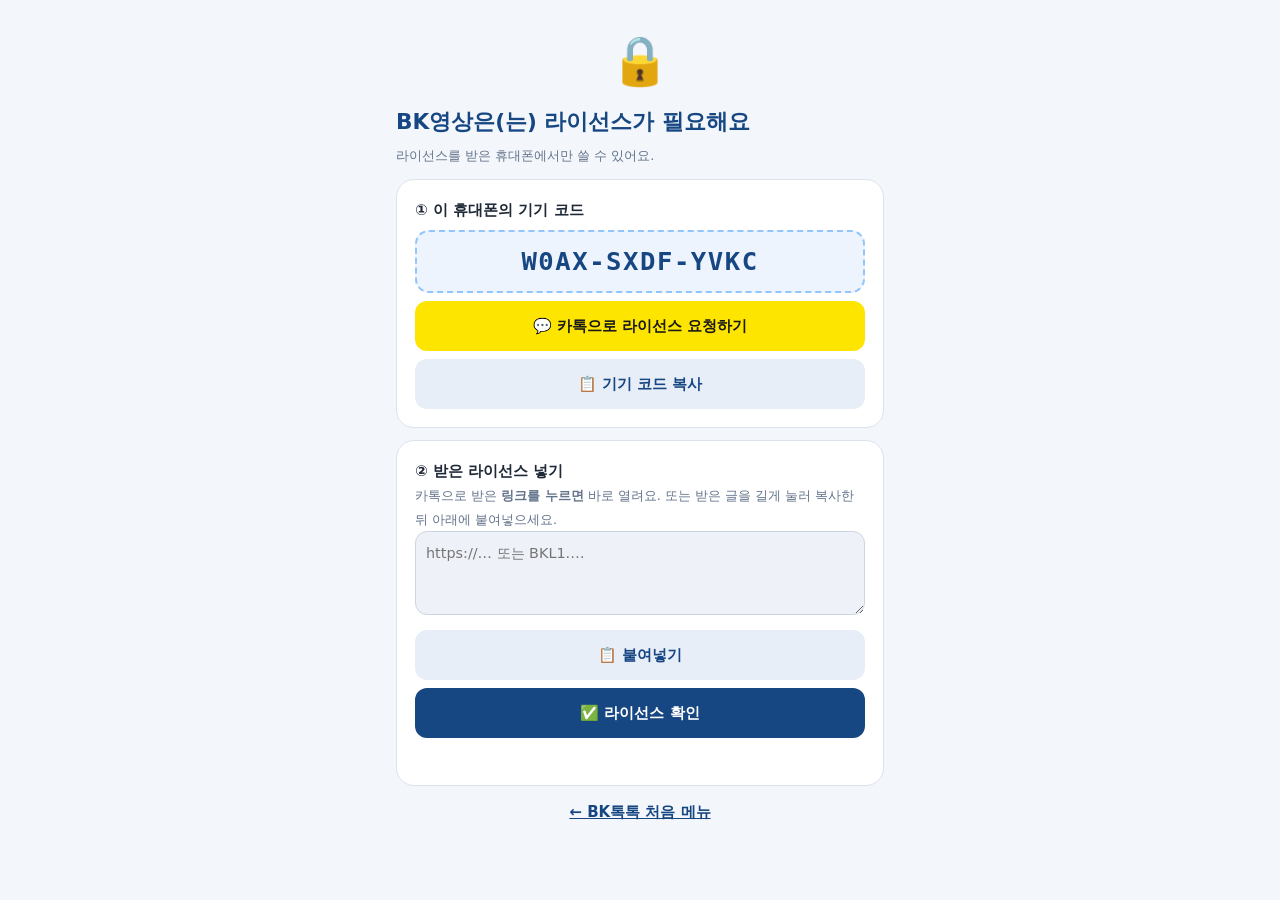
==== commit ce4d8621: "BK에딧 v9: 장면 길이 15초 · 30초(Kling) 추가 Co-Authored-By: Claude Opus 5.5 <noreply@anthropic.com> Claude-Se" ====
--- a/video/index.html
+++ b/video/index.html
@@ -123,7 +123,7 @@
         <h3 style="margin-top:14px">⏱ 몇 초짜리로 만들까요?</h3>
         <div class="field"><span class="lbl">분량</span><div class="seg" id="tkLen"><button type="button" data-v="15">15초</button><button type="button" data-v="30">30초</button><button type="button" data-v="45">45초</button><button type="button" data-v="60">60초</button></div></div>
         <p class="hint" id="tkLenInfo"></p>
-        <div class="field"><span class="lbl">장면 길이</span><div class="seg" id="bkeSec"><button type="button" data-v="6">6초</button><button type="button" data-v="8">8초 (Flow)</button><button type="button" data-v="10">10초</button></div></div>
+        <div class="field"><span class="lbl">장면 길이</span><div class="seg" id="bkeSec"><button type="button" data-v="6">6초</button><button type="button" data-v="8">8초 (Flow)</button><button type="button" data-v="10">10초</button><button type="button" data-v="15">15초</button><button type="button" data-v="30">30초 (Kling)</button></div></div>
         <p class="hint" id="bkeSceneSum"></p>
         <div hidden><div id="tkTopics"></div><input type="text" id="tkCh"><input type="text" id="tkOpen"><input type="text" id="tkSrc"><input type="checkbox" id="tkEnd"></div>
       </div>
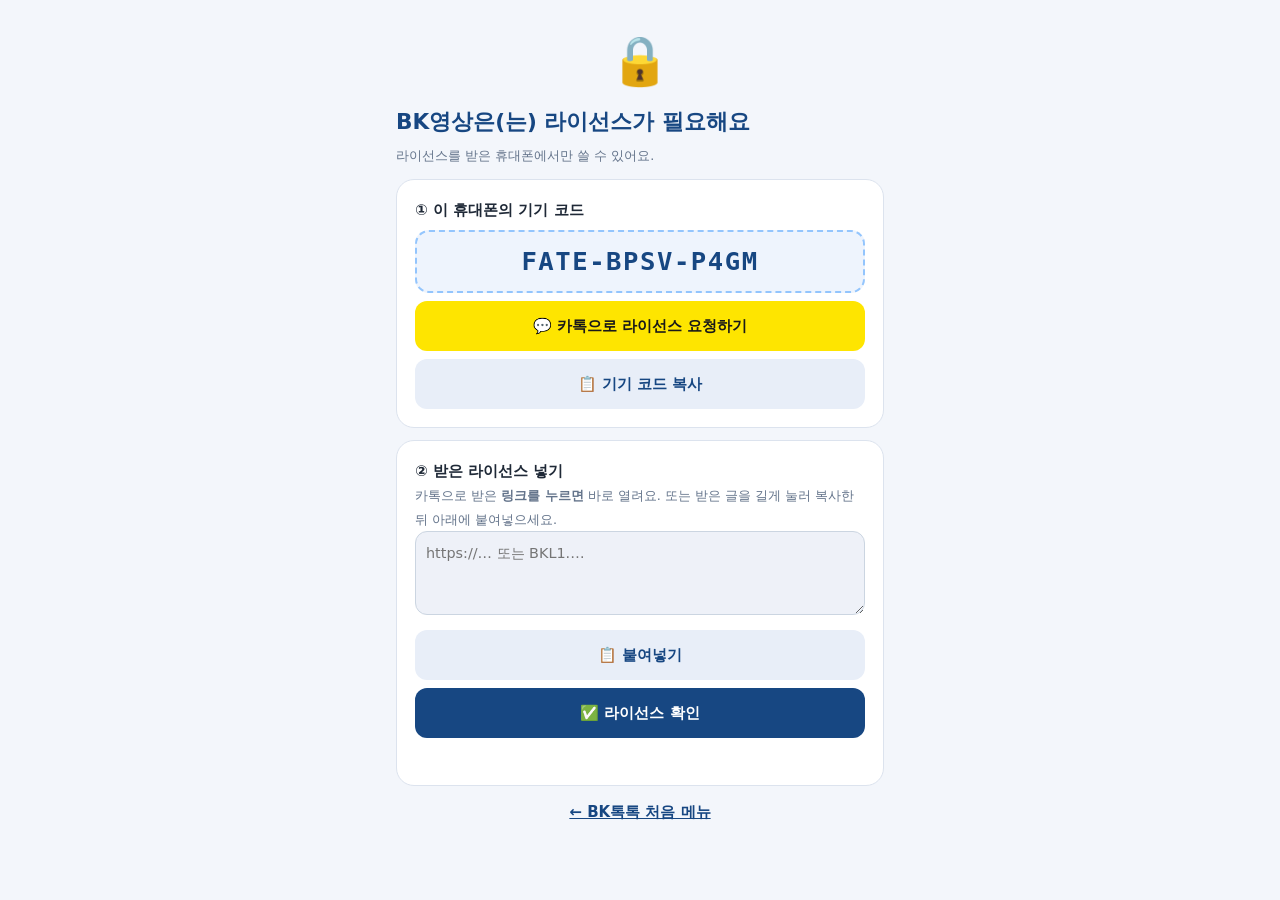
==== commit b05807ea: "BK에딧 v10: Flow를 크롬 앱으로 열기(화면 나누기) · 기본 화면 스타일 실사 Co-Authored-By: Claude Opus 5.5 <noreply@anthropic." ====
--- a/video/index.html
+++ b/video/index.html
@@ -125,6 +125,8 @@
         <p class="hint" id="tkLenInfo"></p>
         <div class="field"><span class="lbl">장면 길이</span><div class="seg" id="bkeSec"><button type="button" data-v="6">6초</button><button type="button" data-v="8">8초 (Flow)</button><button type="button" data-v="10">10초</button><button type="button" data-v="15">15초</button><button type="button" data-v="30">30초 (Kling)</button></div></div>
         <p class="hint" id="bkeSceneSum"></p>
+        <span class="lbl">🎨 화면 스타일 <small>(기본 📷 실사)</small></span>
+        <div class="chips" id="bkeLook"></div>
         <div hidden><div id="tkTopics"></div><input type="text" id="tkCh"><input type="text" id="tkOpen"><input type="text" id="tkSrc"><input type="checkbox" id="tkEnd"></div>
       </div>
       <div class="group">
@@ -171,7 +173,7 @@
       <div class="group bkb-top">
         <button type="button" class="bkb-flow" id="bkbFlow">↗ Flow 열기 (크롬 새 창)</button>
         <details class="bkb-how"><summary>📱 화면 나누기 (Flow 위 · BK에딧 아래)</summary>
-          <ol><li>위 버튼으로 Flow를 크롬에서 열어요.</li><li>휴대폰 <b>최근 앱 버튼(|||)</b> → <b>크롬</b> 아이콘을 꾹 → <b>「분할 화면으로 열기」</b> → Flow가 <b>위</b>로 가요.</li><li>아래 빈칸에서 <b>BK에딧</b>을 고르면 우리 앱이 <b>아래</b>로 와요.</li><li>반대로 열렸으면 가운데 막대 <b>⋯ → 「위치 바꾸기」</b>.</li></ol></details>
+          <ol><li>위 버튼을 누르면 Flow가 <b>크롬 앱</b>(BK에딧 밖)으로 열려요.</li><li>휴대폰 <b>최근 앱 버튼(|||)</b> → <b>크롬</b> 아이콘을 꾹 → <b>「분할 화면으로 열기」</b> → Flow가 <b>위</b>로 가요.</li><li>아래 빈칸에서 <b>BK에딧</b>을 고르면 우리 앱이 <b>아래</b>로 와요.</li><li>반대로 열렸으면 가운데 막대 <b>⋯ → 「위치 바꾸기」</b>.</li></ol></details>
         <button type="button" class="bkb-next" id="bkbNext">📋 다음 복사</button>
         <div class="bkb-2b"><button type="button" class="ghost small" id="bkbPrev">◀ 한 칸 전</button><button type="button" class="ghost small" id="bkbReset">↺ 처음부터</button></div>
         <div id="bkbSheet" class="bkb-sheet" hidden><b>🧑‍🎨 기준 이미지 (맨 처음 한 번 · 모든 장면 참고 이미지)</b><p id="bkbSheetTx"></p><button type="button" class="ghost small" id="bkbSheetCp">📋 기준 이미지 프롬프트 복사</button></div>
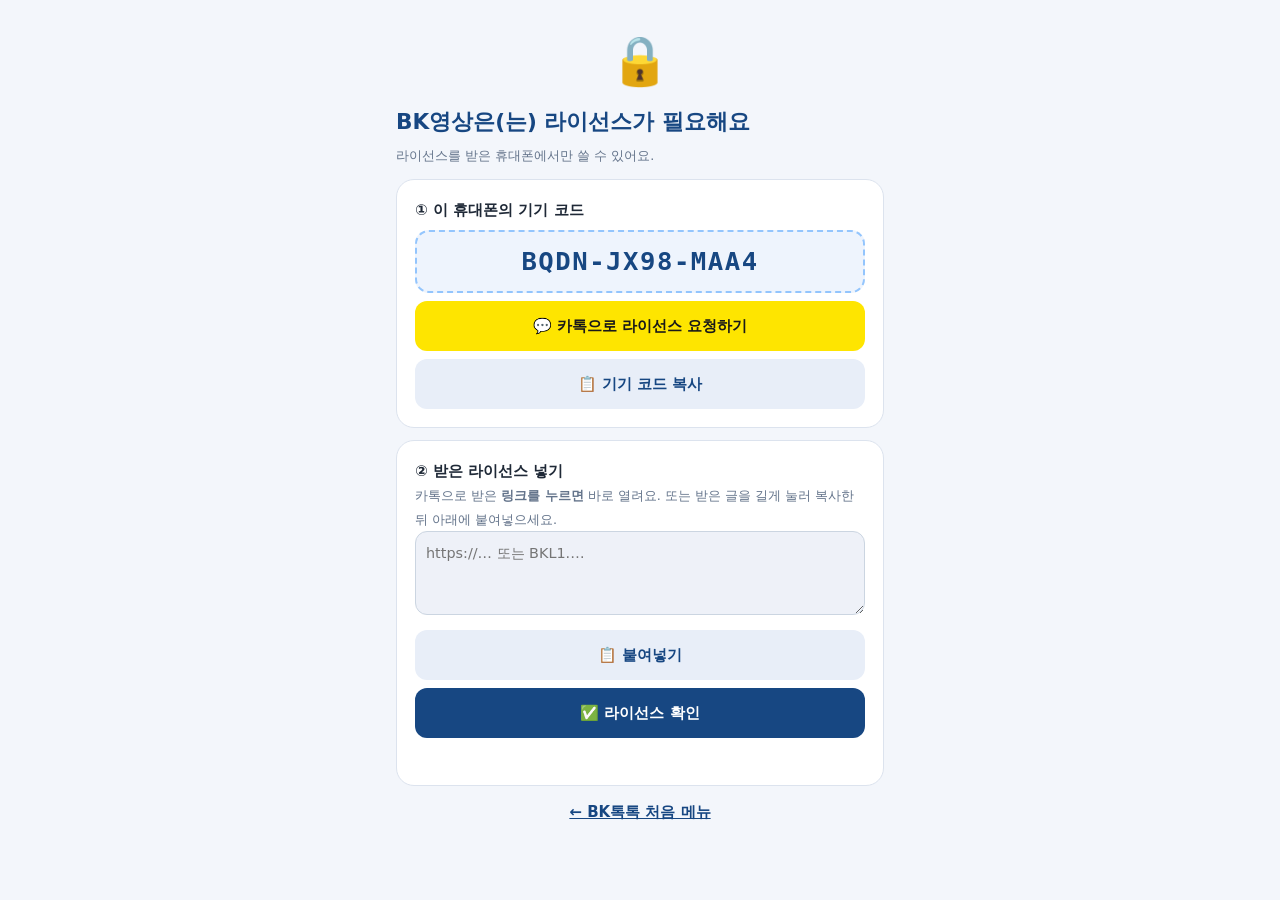
==== commit 8ab020ce: "BK에딧 v11: 영상 만들기 「새로 시작」 한 번에 지우기 Co-Authored-By: Claude Opus 5.5 <noreply@anthropic.com> Claude-Ses" ====
--- a/video/index.html
+++ b/video/index.html
@@ -73,13 +73,13 @@
 </style>
 </head>
 <body>
-<script>document.body.classList.add('bke-pre')</script>
+<script>document.body.classList.add('bke-pre');(function(){var KEEP=['vtool','vlook','vlookPicked','vsec','len'];try{if(!/[?&]bkereset=/.test(location.search))return;var k='bk-edit-video-talk.v1',o={};try{var t=JSON.parse(localStorage.getItem(k)||'{}');KEEP.forEach(function(x){if(t[x]!=null)o[x]=t[x]})}catch(e){}localStorage.setItem(k,JSON.stringify(o));['bkeCopyIdx','bkeCopied'].forEach(function(x){localStorage.removeItem(x)});Object.keys(localStorage).filter(function(x){return x.indexOf('bkdraft:bk-edit/video')===0}).forEach(function(x){localStorage.removeItem(x)});try{indexedDB.deleteDatabase('bk-editapp-video')}catch(e){}history.replaceState(null,'',location.pathname)}catch(e){}})();</script>
   <script>window.BK_PROG="studio";</script><script src="../license.js"></script>
 <div class="app">
   <header class="top bke-top">
     <a class="bke-back" href="../" aria-label="BK에딧으로">←</a>
     <div class="brand"><h1>🎬 영상 만들기</h1><em class="bke-tag">1차 편집</em></div>
-    <details class="bke-menu"><summary aria-label="메뉴">⋮</summary><div><a href="/bk-studio/guide.html" target="_blank" rel="noopener">📖 설명서</a><button type="button" id="bkeToStart">➕ 자료 넣기 화면으로</button></div></details>
+    <details class="bke-menu"><summary aria-label="메뉴">⋮</summary><div><a href="/bk-studio/guide.html" target="_blank" rel="noopener">📖 설명서</a><button type="button" id="bkeToStart">➕ 자료 넣기 화면으로</button><button type="button" class="bke-reset" style="color:#dc2626">🔄 새로 시작 (지금 작업 모두 지우기)</button></div></details>
     <button id="installBtn" class="ghost small" hidden>앱 설치</button>
   </header>
 
@@ -92,6 +92,7 @@
     <button type="button" class="bke-add" id="bkeAdd">➕ 자료 넣기<small>사진 · 영상 · 내 파일 · 내 보관함 · ✍️ 글</small></button>
     <div class="bke-pend" id="bkePend" hidden></div>
     <button type="button" class="bke-done" id="bkeDone" disabled>✅ 선택 완료 → 편집하기<small id="bkeInfo">➕ 자료 넣기로 사진 · 기사 · 글을 넣어 주세요</small></button>
+    <button type="button" class="bke-skip bke-reset" style="margin-bottom:8px;background:#fff1f2;color:#be123c">🔄 새로 시작 (예전 주제 · 자료 · 대본 · 장면 모두 지우기)</button>
     <button type="button" class="bke-skip" id="bkeSkip">▶ 자료 없이 바로 편집 화면으로 (이어서 하기)</button>
   </section>
 
@@ -116,7 +117,7 @@
     <section class="panel" data-panel="script">
       <div class="panel-head"><h2>📝 대본 · 장면</h2><p>넣은 자료를 보고 AI에게 <b>장면별 대사 · 화면 · 영상 프롬프트</b>를 받아요.</p></div>
       <div class="group bke-src">
-        <div class="bke-topicline"><span id="bkeTopicNow">주제</span><button type="button" class="ghost small" id="bkeTopicChange">바꾸기</button></div>
+        <div class="bke-topicline"><span id="bkeTopicNow">주제</span><button type="button" class="ghost small" id="bkeTopicChange">바꾸기</button><button type="button" class="ghost small bke-reset" style="color:#be123c">🔄 새로 시작</button></div>
         <h3>📎 넣은 자료</h3>
         <div class="bke-files" id="bkeFiles"></div>
         <div class="field col"><label for="tkMemo">자료 메모 <small>(선택 · 기사 글 붙여넣기, 강조할 점)</small></label><textarea id="tkMemo" rows="4" class="tk-sm" placeholder="캡처 사진은 AI 앱에서 📎로 같이 첨부해요."></textarea></div>
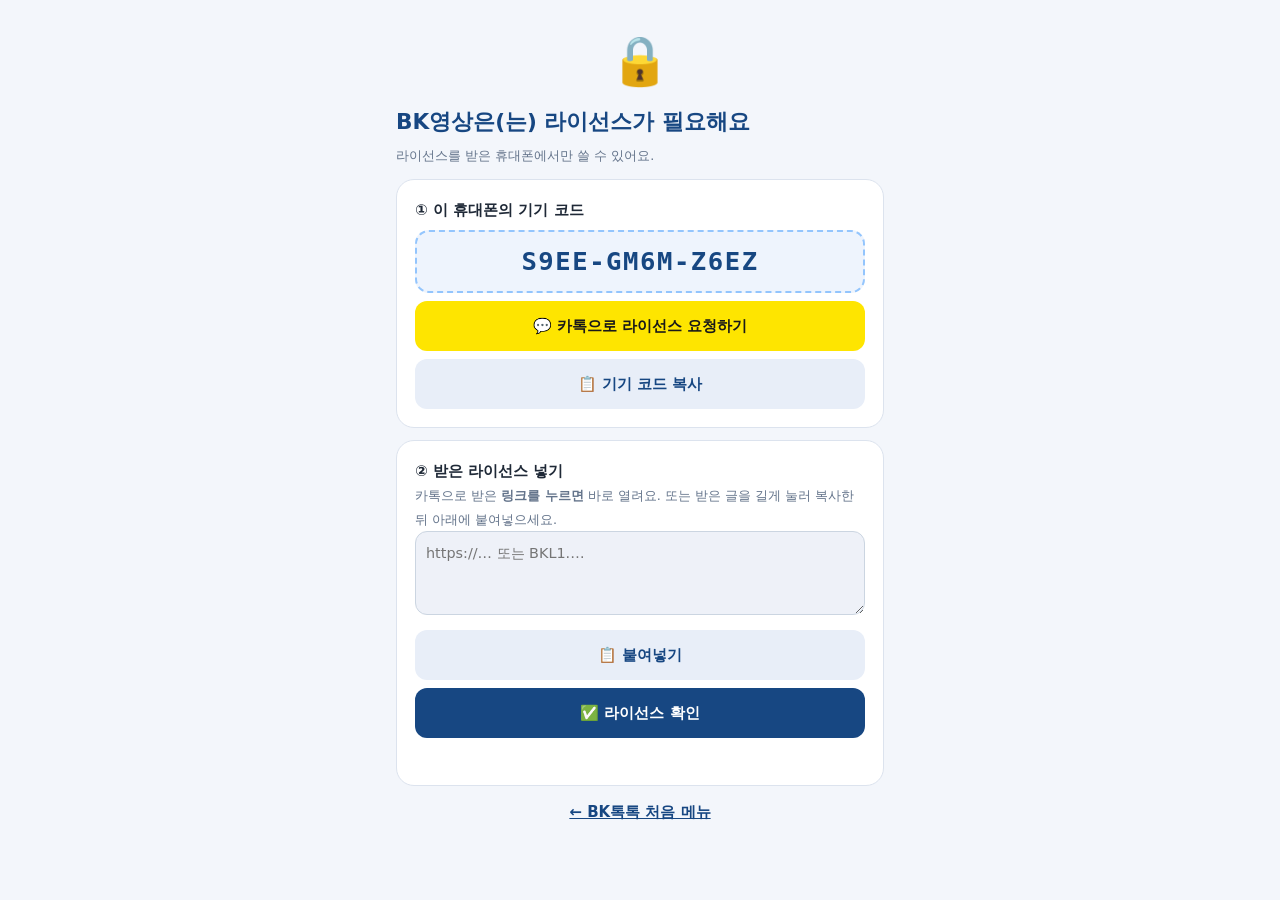
==== commit 5f909189: "BK에딧 v12: 영상 만들기 세로 줄이기 · 긴 목록은 고르기 판 Co-Authored-By: Claude Opus 5.5 <noreply@anthropic.com> Claude" ====
--- a/video/index.html
+++ b/video/index.html
@@ -70,6 +70,13 @@
 .bkb-bt{display:grid;gap:6px}.bkb-bt>button{min-height:44px;border-radius:12px;border:1.5px solid #dbe3ef;background:#f8fafc;font-weight:800;font-size:.9rem;color:#174782;text-align:left;padding:0 10px}.bkb-bt>button.ok{background:#dcfce7;border-color:#86efac;color:#166534}
 body.bke-noclip:not(.bke-pre) .stage .screen{height:64px!important;aspect-ratio:auto!important;width:100%!important}body.bke-noclip:not(.bke-pre) .stage .transport{display:none}
 body.bke-noclip:not(.bke-pre) .screen-empty p{font-size:.85rem}body.bke-noclip:not(.bke-pre) .screen-empty p br{display:none}
+/* 세로 줄이기: 제목 위 · 버튼은 가로 한 줄 */
+.panel .field:has(> .seg){display:block}.panel .field:has(> .seg)>.lbl{display:block;font-weight:900;font-size:.95rem;color:#334155;margin:6px 0 4px}
+.panel .field>.seg{display:flex!important;flex-wrap:nowrap!important;width:100%;gap:3px}.panel .field>.seg button{flex:1 1 0!important;min-width:0;padding:8px 2px!important;white-space:nowrap;font-size:.95rem!important}
+html,body{overflow-x:hidden}.panel .field>.seg{box-sizing:border-box;max-width:100%}.panel .field>.seg button{overflow:hidden;text-overflow:ellipsis}
+.pk-row{box-sizing:border-box;max-width:100%;overflow:hidden;display:flex;align-items:center;gap:8px;background:#f8fafc;border:1.5px solid #dbe3ef;border-radius:14px;padding:6px 8px 6px 12px;margin:6px 0}.pk-t{font-weight:900;white-space:nowrap}.pk-v{flex:1;min-width:0;overflow:hidden;text-overflow:ellipsis;white-space:nowrap;color:#0f766e}
+.pk-b{flex:none;min-height:42px;padding:0 12px;border-radius:12px;border:0;background:#0d9488;color:#fff;font-weight:900}
+.bkk #bkeMusicPick .builtin,.bkk #presets,.bkk #bkeLook{display:flex;flex-wrap:wrap;gap:6px}
 </style>
 </head>
 <body>
@@ -123,10 +130,10 @@
         <div class="field col"><label for="tkMemo">자료 메모 <small>(선택 · 기사 글 붙여넣기, 강조할 점)</small></label><textarea id="tkMemo" rows="4" class="tk-sm" placeholder="캡처 사진은 AI 앱에서 📎로 같이 첨부해요."></textarea></div>
         <h3 style="margin-top:14px">⏱ 몇 초짜리로 만들까요?</h3>
         <div class="field"><span class="lbl">분량</span><div class="seg" id="tkLen"><button type="button" data-v="15">15초</button><button type="button" data-v="30">30초</button><button type="button" data-v="45">45초</button><button type="button" data-v="60">60초</button></div></div>
-        <p class="hint" id="tkLenInfo"></p>
-        <div class="field"><span class="lbl">장면 길이</span><div class="seg" id="bkeSec"><button type="button" data-v="6">6초</button><button type="button" data-v="8">8초 (Flow)</button><button type="button" data-v="10">10초</button><button type="button" data-v="15">15초</button><button type="button" data-v="30">30초 (Kling)</button></div></div>
+        <p class="hint" id="tkLenInfo" hidden></p>
+        <div class="field"><span class="lbl">장면 길이</span><div class="seg" id="bkeSec"><button type="button" data-v="6">6초</button><button type="button" data-v="8">8 Flow</button><button type="button" data-v="10">10초</button><button type="button" data-v="15">15초</button><button type="button" data-v="30">30 Kling</button></div></div>
         <p class="hint" id="bkeSceneSum"></p>
-        <span class="lbl">🎨 화면 스타일 <small>(기본 📷 실사)</small></span>
+        <span class="lbl" hidden>🎨 화면 스타일</span>
         <div class="chips" id="bkeLook"></div>
         <div hidden><div id="tkTopics"></div><input type="text" id="tkCh"><input type="text" id="tkOpen"><input type="text" id="tkSrc"><input type="checkbox" id="tkEnd"></div>
       </div>
@@ -296,9 +303,8 @@
         <div class="chips" id="presets" data-k="preset"></div>
         <div class="field"><label for="size">글자 크기</label><input type="range" id="size" data-k="size" min="48" max="96" step="2"><output data-o="size"></output></div>
         <div class="field"><span class="lbl">자막 위치</span><div class="seg" data-k="yPos"><button type="button" data-v="24">⬆ 위</button><button type="button" data-v="50">가운데</button><button type="button" data-v="74">⬇ 아래</button></div></div>
-        <div class="field toggle"><label for="showCh">위에 채널 이름 띠</label><input type="checkbox" id="showCh" data-k="showCh" role="switch"></div>
-        <div class="field toggle"><label for="showSrc">아래에 출처</label><input type="checkbox" id="showSrc" data-k="showSrc" role="switch"></div>
-        <p class="hint">채널 이름 · 출처 글자는 📝 대본 ①에서 바꿔요.</p>
+        <div class="field toggle" hidden><label for="showCh">위에 채널 이름 띠</label><input type="checkbox" id="showCh" data-k="showCh" role="switch"></div>
+        <div class="field toggle" hidden><label for="showSrc">아래에 출처</label><input type="checkbox" id="showSrc" data-k="showSrc" role="switch"></div>
       </div>
       <div class="group">
         <h3>화면 움직임</h3>
@@ -306,7 +312,7 @@
         <div class="field"><span class="lbl">사진 움직임</span><div class="seg" data-k="motion"><button type="button" data-v="random">천천히 줌</button><button type="button" data-v="none">없음</button></div></div>
       </div>
       <div class="group">
-        <h3>🎵 배경음악 <small>(목소리 뒤에 작게 · 저작권 걱정 없는 기본 음악)</small></h3>
+        <h3>🎵 배경음악</h3>
         <p class="hint" id="musicNow" hidden><span id="musicName"></span> <button type="button" class="ghost small" id="musicRemove">빼기</button></p>
         <div id="builtinList" class="builtin"></div>
         <label class="drop"><input type="file" id="musicInput" accept="audio/*,.mp3,.m4a,.wav"><svg viewBox="0 0 24 24" aria-hidden="true"><path d="M12 3v10.55A4 4 0 1014 17V7h4V3z"/></svg><span>내 음악 파일<small>MP3 · M4A · WAV</small></span></label>
@@ -382,6 +388,7 @@
 <script src="../handoff.js"></script>
 <script src="bke.js"></script>
 <script src="board.js"></script>
+<script src="pick.js"></script>
 <script>document.getElementById('toEditBtn').addEventListener('click',function(){var v=document.getElementById('resultVideo');if(!v||!v.src){alert('먼저 「영상 만들기」로 영상을 만들어 주세요');return}fetch(v.src).then(function(r){return r.blob()}).then(function(b){return BKHAND.send(b,{key:'video',name:'영상 만들기 '+new Date().toLocaleDateString('ko-KR',{month:'numeric',day:'numeric'}),from:'🎬 영상 만들기'})}).catch(function(e){alert('넘기지 못했어요: '+(e&&e.message||e))})});</script>
 <script src="qr.js" defer></script>
 </body>
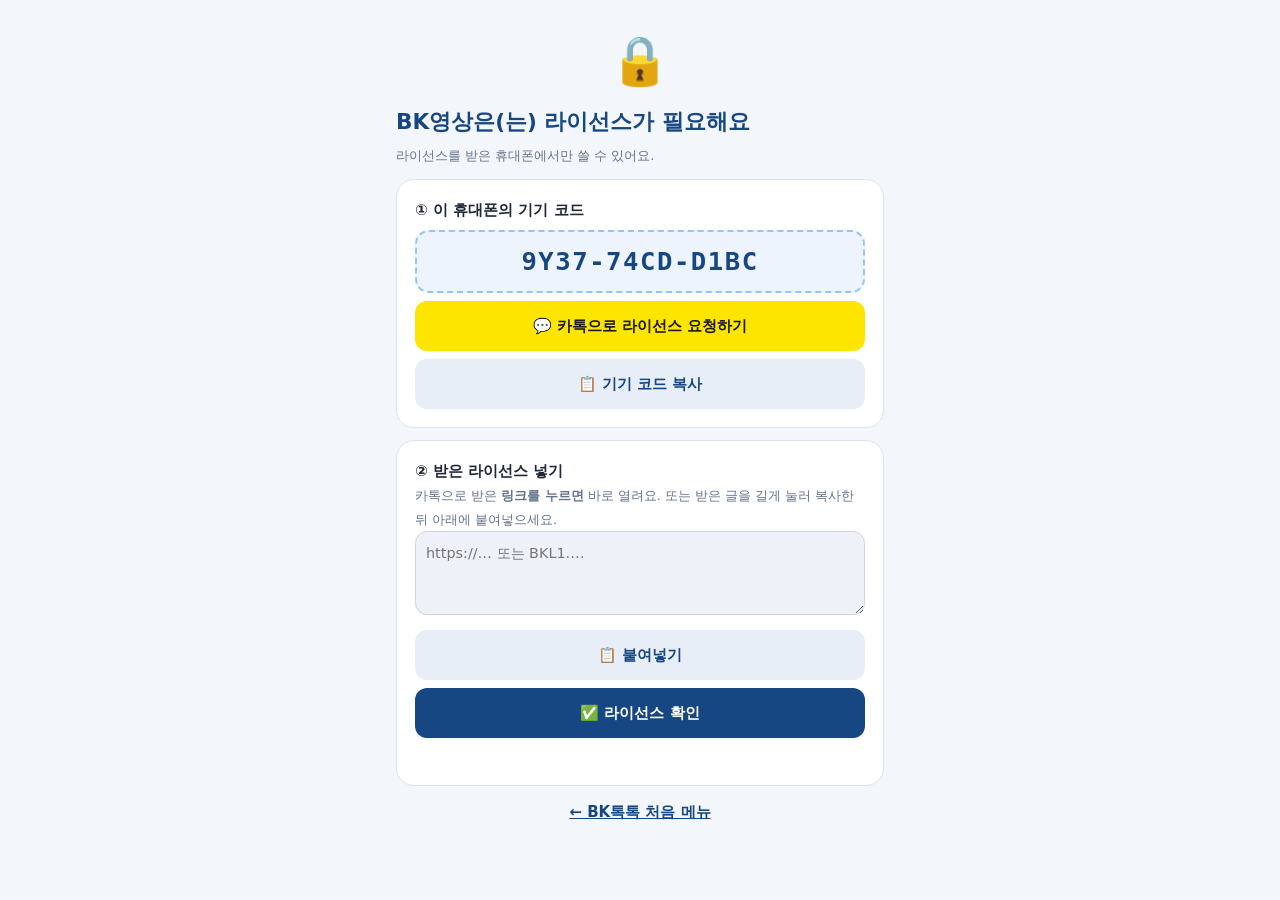
==== commit 860096de: "BK에딧 v15: 영상 만들기 주제 줄 정리 · 자료 메모 지우기 · 새로 시작 때 쓰던 내용까지 지우기 Co-Authored-By: Claude Opus 5.5 <noreply@" ====
--- a/video/index.html
+++ b/video/index.html
@@ -47,7 +47,7 @@
 .group h3{font-size:1.15rem}
 .tabbar button{min-height:62px;font-size:.9rem!important;font-weight:800}.tabbar svg{width:26px!important;height:26px!important}.tabbar button[aria-current=page]{color:#0f766e!important;background:#ccfbf1;border-radius:12px}
 .bke-topic{display:block;width:100%;min-height:64px;border-radius:18px;border:2px dashed #14b8a6;background:#fff;color:#0f766e;font-weight:900;font-size:1.2rem}.bke-topic.on{border-style:solid;background:#ccfbf1}
-.bke-topicline{display:flex;justify-content:space-between;align-items:center;gap:8px;background:#ccfbf1;border-radius:12px;padding:8px 12px;font-weight:900;color:#0f766e;margin-bottom:8px}
+.bke-topicline{display:grid;grid-template-columns:1fr 1fr;gap:8px;background:#ccfbf1;border-radius:12px;padding:10px 12px;font-weight:900;color:#0f766e;margin-bottom:8px}.bke-topicline>span{grid-column:1/-1;line-height:1.35}.bke-topicline>button{width:100%;min-height:46px;margin:0;padding:0 8px;white-space:nowrap;font-size:.95rem;border-radius:12px}.memo-clr{float:right;min-height:34px;padding:0 12px;border-radius:10px;border:1.5px solid #fecdd3;background:#fff1f2;color:#be123c;font-weight:800;font-size:.85rem}
 .bke-files{display:flex;gap:6px;overflow-x:auto;padding:4px 0}.bke-files img{flex:none;width:84px;height:84px;object-fit:cover;border-radius:10px;background:#0f172a}.bke-files .vd{flex:none;width:84px;height:84px;border-radius:10px;background:#0f172a;color:#fff;display:flex;align-items:center;justify-content:center;font-size:.8rem}
 .bke-ai{background:linear-gradient(135deg,#14b8a6,#0e7490)!important;color:#fff!important;border:0!important;min-height:58px;font-size:1.05rem!important}
 .tg{display:grid;grid-template-columns:1fr 1fr;gap:8px}.tg button{min-height:64px;border-radius:14px;border:1.5px solid #dbe3ef;background:#fff;font-weight:900;font-size:1rem;color:#174782}.tg button[aria-pressed=true]{background:#0d9488;color:#fff;border-color:#0d9488}
@@ -124,10 +124,10 @@
     <section class="panel" data-panel="script">
       <div class="panel-head"><h2>📝 대본 · 장면</h2><p>넣은 자료를 보고 AI에게 <b>장면별 대사 · 화면 · 영상 프롬프트</b>를 받아요.</p></div>
       <div class="group bke-src">
-        <div class="bke-topicline"><span id="bkeTopicNow">주제</span><button type="button" class="ghost small" id="bkeTopicChange">바꾸기</button><button type="button" class="ghost small bke-reset" style="color:#be123c">🔄 새로 시작</button></div>
+        <div class="bke-topicline"><span id="bkeTopicNow">주제</span><button type="button" class="ghost small" id="bkeTopicChange">✏️ 주제 바꾸기</button><button type="button" class="ghost small bke-reset" style="color:#be123c">🔄 새로 시작</button></div>
         <h3>📎 넣은 자료</h3>
         <div class="bke-files" id="bkeFiles"></div>
-        <div class="field col"><label for="tkMemo">자료 메모 <small>(선택 · 기사 글 붙여넣기, 강조할 점)</small></label><textarea id="tkMemo" rows="4" class="tk-sm" placeholder="캡처 사진은 AI 앱에서 📎로 같이 첨부해요."></textarea></div>
+        <div class="field col"><label for="tkMemo">자료 메모 <small>(선택 · 기사 글 붙여넣기, 강조할 점)</small><button type="button" class="memo-clr" id="tkMemoClr">🧹 지우기</button></label><textarea id="tkMemo" rows="4" class="tk-sm" placeholder="캡처 사진은 AI 앱에서 📎로 같이 첨부해요."></textarea></div>
         <h3 style="margin-top:14px">⏱ 몇 초짜리로 만들까요?</h3>
         <div class="field"><span class="lbl">분량</span><div class="seg" id="tkLen"><button type="button" data-v="15">15초</button><button type="button" data-v="30">30초</button><button type="button" data-v="45">45초</button><button type="button" data-v="60">60초</button></div></div>
         <p class="hint" id="tkLenInfo" hidden></p>
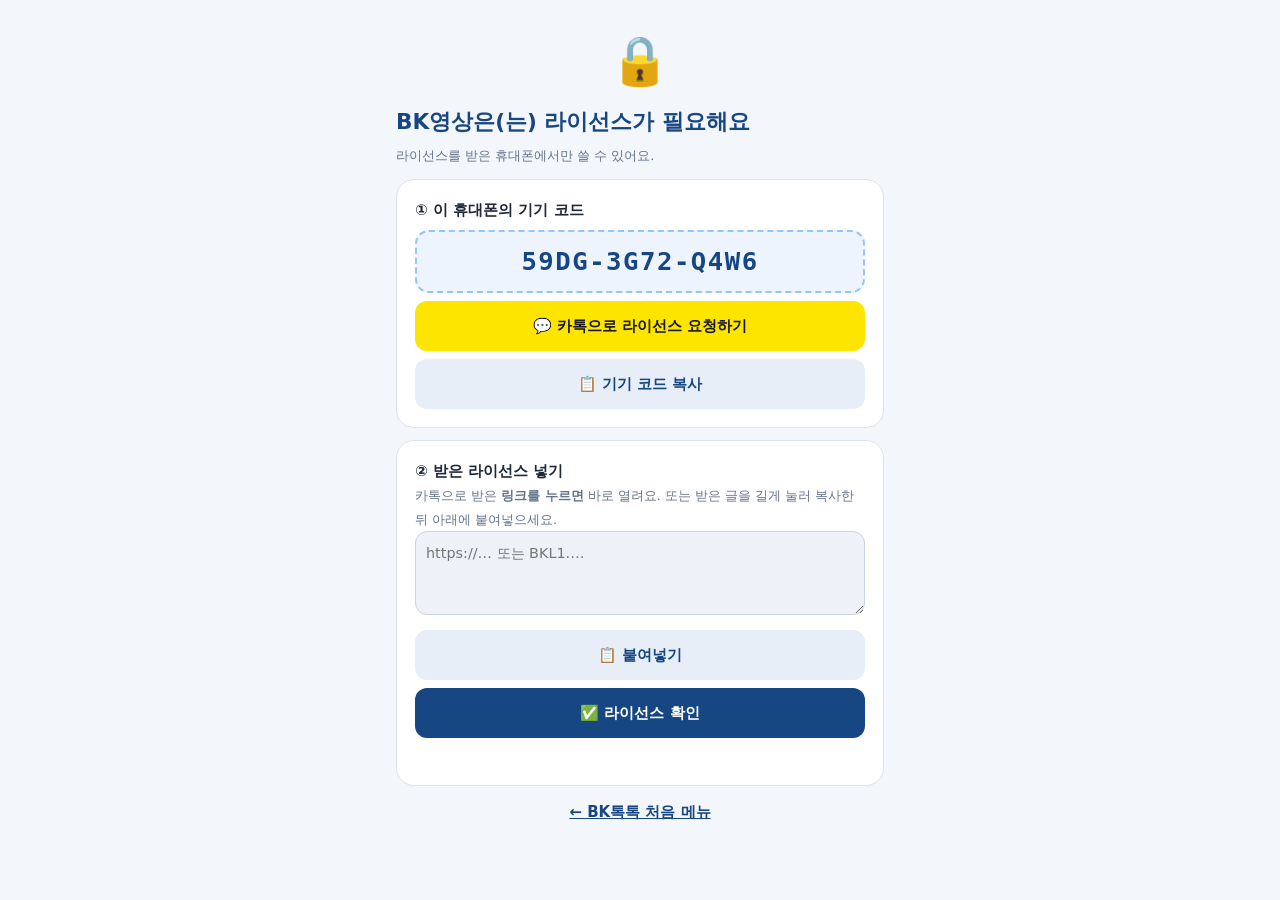
==== commit 54886ffd: "BK에딧 v17: 쇼츠 · 영상 자료 넣기에 🎯 내 레퍼런스 · 참고 영상 띠 Co-Authored-By: Claude Opus 5.5 <noreply@anthropic.com> " ====
--- a/video/index.html
+++ b/video/index.html
@@ -80,7 +80,7 @@
 </style>
 </head>
 <body>
-<script>document.body.classList.add('bke-pre');(function(){var KEEP=['vtool','vlook','vlookPicked','vsec','len'];try{if(!/[?&]bkereset=/.test(location.search))return;var k='bk-edit-video-talk.v1',o={};try{var t=JSON.parse(localStorage.getItem(k)||'{}');KEEP.forEach(function(x){if(t[x]!=null)o[x]=t[x]})}catch(e){}localStorage.setItem(k,JSON.stringify(o));['bkeCopyIdx','bkeCopied'].forEach(function(x){localStorage.removeItem(x)});Object.keys(localStorage).filter(function(x){return x.indexOf('bkdraft:bk-edit/video')===0}).forEach(function(x){localStorage.removeItem(x)});try{indexedDB.deleteDatabase('bk-editapp-video')}catch(e){}history.replaceState(null,'',location.pathname)}catch(e){}})();</script>
+<script>document.body.classList.add('bke-pre');(function(){var KEEP=['vtool','vlook','vlookPicked','vsec','len'];try{if(!/[?&]bkereset=/.test(location.search))return;var k='bk-edit-video-talk.v1',o={};try{var t=JSON.parse(localStorage.getItem(k)||'{}');KEEP.forEach(function(x){if(t[x]!=null)o[x]=t[x]})}catch(e){}localStorage.setItem(k,JSON.stringify(o));['bkeCopyIdx','bkeCopied','bkRefUse:video'].forEach(function(x){localStorage.removeItem(x)});Object.keys(localStorage).filter(function(x){return x.indexOf('bkdraft:bk-edit/video')===0}).forEach(function(x){localStorage.removeItem(x)});try{indexedDB.deleteDatabase('bk-editapp-video')}catch(e){}history.replaceState(null,'',location.pathname)}catch(e){}})();</script>
   <script>window.BK_PROG="studio";</script><script src="../license.js"></script>
 <div class="app">
   <header class="top bke-top">
@@ -96,7 +96,7 @@
     <h2>① 어떤 주제로 만들까요?</h2>
     <button type="button" class="bke-topic" id="bkeTopicBtn">➕ 주제 고르기</button>
     <h2>② 자료를 넣어 주세요</h2>
-    <button type="button" class="bke-add" id="bkeAdd">➕ 자료 넣기<small>사진 · 영상 · 내 파일 · 내 보관함 · ✍️ 글</small></button>
+    <button type="button" class="bke-add" id="bkeAdd">➕ 자료 넣기<small>사진 · 영상 · 내 파일 · 내 보관함 · ✍️ 글 · 🎯 레퍼런스</small></button>
     <div class="bke-pend" id="bkePend" hidden></div>
     <button type="button" class="bke-done" id="bkeDone" disabled>✅ 선택 완료 → 편집하기<small id="bkeInfo">➕ 자료 넣기로 사진 · 기사 · 글을 넣어 주세요</small></button>
     <button type="button" class="bke-skip bke-reset" style="margin-bottom:8px;background:#fff1f2;color:#be123c">🔄 새로 시작 (예전 주제 · 자료 · 대본 · 장면 모두 지우기)</button>
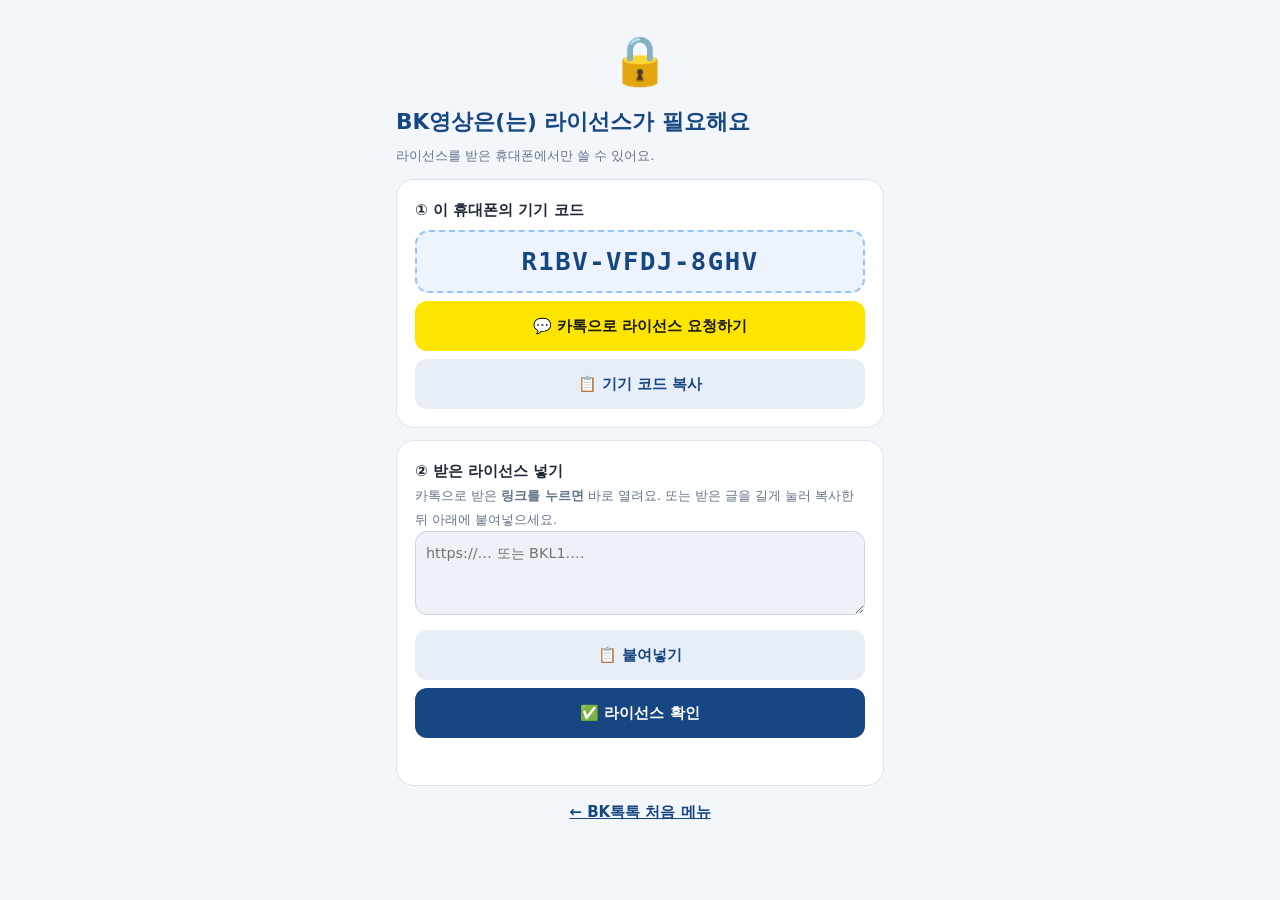
==== commit cd6d64a1: "BK에딧 v18: 한국인 등장인물 · 따라 할 점 24가지 · 내 영상 파일 레퍼런스 Co-Authored-By: Claude Opus 5.5 <noreply@anthropic.c" ====
--- a/video/index.html
+++ b/video/index.html
@@ -76,6 +76,7 @@
 html,body{overflow-x:hidden}.panel .field>.seg{box-sizing:border-box;max-width:100%}.panel .field>.seg button{overflow:hidden;text-overflow:ellipsis}
 .pk-row{box-sizing:border-box;max-width:100%;overflow:hidden;display:flex;align-items:center;gap:8px;background:#f8fafc;border:1.5px solid #dbe3ef;border-radius:14px;padding:6px 8px 6px 12px;margin:6px 0}.pk-t{font-weight:900;white-space:nowrap}.pk-v{flex:1;min-width:0;overflow:hidden;text-overflow:ellipsis;white-space:nowrap;color:#0f766e}
 .pk-b{flex:none;min-height:42px;padding:0 12px;border-radius:12px;border:0;background:#0d9488;color:#fff;font-weight:900}
+#bkeRefWhat .bkk-wg>span{color:#0f766e}#bkeRefWhat .bkk-wg button[aria-pressed=true]{background:#0d9488;border-color:#0d9488}#bkeRefWhat .bkk-wg button{border-color:#99f6e4;color:#0f766e}
 .bkk #bkeMusicPick .builtin,.bkk #presets,.bkk #bkeLook{display:flex;flex-wrap:wrap;gap:6px}
 </style>
 </head>
@@ -135,6 +136,9 @@
         <p class="hint" id="bkeSceneSum"></p>
         <span class="lbl" hidden>🎨 화면 스타일</span>
         <div class="chips" id="bkeLook"></div>
+        <span class="lbl">🧑 등장인물</span><div class="seg" id="bkePpl"><button type="button" data-v="ko">🇰🇷 한국인</button><button type="button" data-v="any">상관없음</button><button type="button" data-v="custom">✍️ 직접</button></div>
+        <input type="text" id="bkePplTxt" hidden placeholder="예: 한국 할머니와 손녀 (영어로 쓰면 더 정확해요)">
+        <span class="lbl">🏠 장소</span><div class="seg" id="bkePlace"><button type="button" data-v="ko">🇰🇷 한국 집 · 거리</button><button type="button" data-v="any">상관없음</button></div>
         <div hidden><div id="tkTopics"></div><input type="text" id="tkCh"><input type="text" id="tkOpen"><input type="text" id="tkSrc"><input type="checkbox" id="tkEnd"></div>
       </div>
       <div class="group">
@@ -143,7 +147,9 @@
           <div class="admin-2"><button type="button" class="ghost small" id="bkeRefAdd">🎞 참고 영상 넣기</button><button type="button" class="ghost small" id="bkeRefClear">🗑 빼기</button></div>
           <div class="field col"><label for="bkeRefLink">유튜브 · 인스타 링크 <small>(선택)</small></label><input type="text" id="bkeRefLink" placeholder="https://youtube.com/shorts/…"></div>
           <span class="lbl">어떤 점을 따라 할까요?</span>
-          <div class="chips" id="bkeRefWhat"><button type="button" data-v="hook" aria-pressed="true">첫 3초 후킹</button><button type="button" data-v="tone" aria-pressed="true">말투</button><button type="button" data-v="pace" aria-pressed="false">장면 바뀌는 빠르기</button><button type="button" data-v="cap" aria-pressed="false">자막 모양</button><button type="button" data-v="flow" aria-pressed="true">구성 순서</button></div>
+          <div id="bkeRefWhat"></div>
+          <span class="lbl">🎚 얼마나 비슷하게</span><div class="seg" id="bkeRefLvl"></div>
+          <div class="field col"><label for="bkeRefNote">✍️ 자세히 적기 <small>(선택 · 예: 0:03 손뼉 두 번 → 0:05 오른팔 들고 한 바퀴)</small></label><textarea id="bkeRefNote" rows="2"></textarea></div>
           <p class="hint">💡 참고 영상은 <b>Gemini</b>가 가장 잘 봐요. 다른 사람 영상은 <b>형식만 참고</b>하고 문장 · 장면은 새로 만들어요.</p>
         </details>
         <h3>🤖 AI에게 대본 · 장면 받기</h3>
